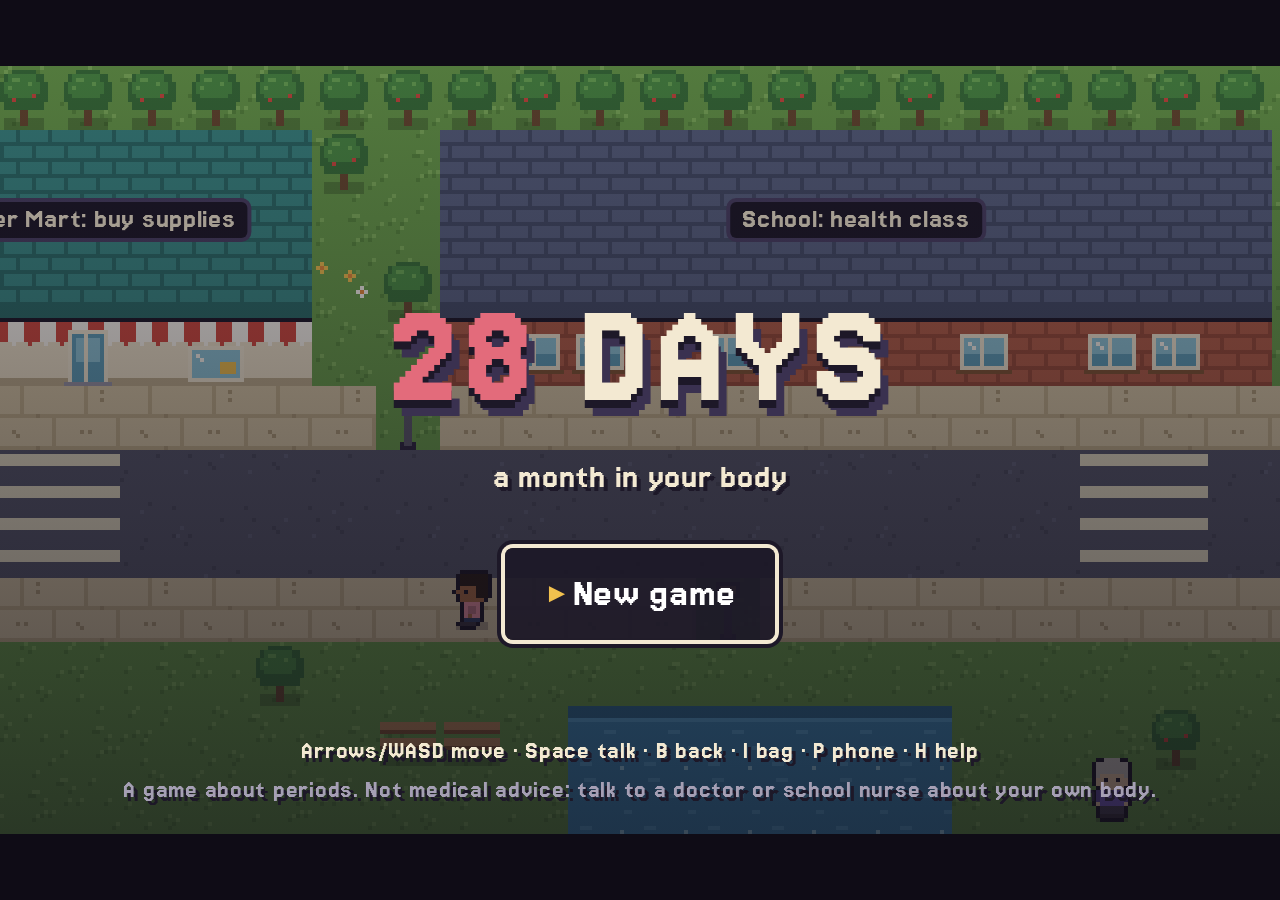
==== index.html @ 53a3ceb9 "28 Days: a pixel RPG about the menstrual cycle Co-Authored-By: Claude Fable 5.2 <noreply@anthropic.c" ====
<!DOCTYPE html>
<html lang="en">
<head>
  <meta charset="UTF-8" />
  <meta name="viewport" content="width=device-width, initial-scale=1.0" />
  <title>28 Days</title>
  <link rel="preconnect" href="https://fonts.googleapis.com" />
  <link rel="preconnect" href="https://fonts.gstatic.com" crossorigin />
  <link href="https://fonts.googleapis.com/css2?family=Jersey+15&display=swap" rel="stylesheet" />
  <link rel="stylesheet" href="style.css?v=18" />
</head>
<body>
  <div id="game">
    <canvas id="view" width="320" height="192"></canvas>
    <div id="ui">
      <div id="labels"></div>
      <div id="floats"></div>
      <div id="hud" class="hidden">
        <div id="stats" class="panel"></div>
        <div id="objective"></div>
        <div id="clock" class="panel"></div>
      </div>
      <div id="fact" class="panel hidden">
        <img class="ic" id="fact-icon" alt="" />
        <div class="fbody"><div class="fhead">DID YOU KNOW?</div><div id="fact-text"></div></div>
        <div class="fkey">F</div>
      </div>
      <div id="toasts"></div>
      <div id="banner"></div>
      <div id="dialog" class="hidden">
        <div class="portrait"><img id="dlg-portrait" alt="" /></div>
        <div class="box panel">
          <div id="dlg-name"></div>
          <div id="dlg-text"></div>
          <div id="dlg-next">▼</div>
        </div>
      </div>
      <div id="choices" class="panel hidden"></div>
      <div id="modal" class="hidden"></div>
      <div id="fade"></div>
      <div id="screen" class="hidden"></div>
    </div>
  </div>

  <!-- Plain scripts, no build step: double-click index.html to play. -->
  <script src="js/art.js?v=18"></script>
  <script src="js/world.js?v=18"></script>
  <script src="js/engine.js?v=18"></script>
  <script src="js/story.js?v=18"></script>
  <script src="js/demo.js?v=18"></script>
</body>
</html>
---- style.css ----
/* All sizes are in game pixels: calc(var(--u) * N). The game is 320x192, scaled up by --s. */
:root {
  --s: 3;
  --u: calc(var(--s) * 1px);
  --ink: #1d1828;
  --ink2: #2e2740;
  --cream: #f3e9d2;
  --dim: #a59fb4;
  --hl: #f2c14e;
  --good: #7cc47f;
  --bad: #ef6b5e;
}

* { box-sizing: border-box; }
html, body { margin: 0; height: 100%; background: #0f0c16; overflow: hidden; }
body { display: flex; align-items: center; justify-content: center; }

#game { position: relative; image-rendering: pixelated; }
#view { width: 100%; height: 100%; display: block; image-rendering: pixelated; image-rendering: crisp-edges; }
#ui {
  position: absolute; inset: 0; overflow: hidden;
  font-family: "Jersey 15", "Courier New", monospace;
  font-synthesis: none;
  letter-spacing: 0.02em;
  font-size: calc(var(--u) * 9.1);
  line-height: 1.25;
  color: var(--cream);
  user-select: none;
}
.hidden { display: none !important; }
img.ic { width: calc(var(--u) * 10); height: calc(var(--u) * 10); image-rendering: pixelated; vertical-align: middle; }
b { color: var(--hl); font-weight: 600; }
.dim { color: var(--dim); }
.good { color: var(--good); }
.bad { color: var(--bad); }

/* chunky RPG window: dark fill, cream inner line, dark outer line */
.panel {
  background: rgba(29, 24, 40, 0.94);
  border: var(--u) solid var(--cream);
  box-shadow: 0 0 0 var(--u) var(--ink), inset 0 0 0 var(--u) var(--ink2);
  border-radius: calc(var(--u) * 2);
}

/* ---------- HUD ---------- */
#hud { position: absolute; inset: 0; pointer-events: none; }
#stats {
  position: absolute; left: calc(var(--u) * 4); top: calc(var(--u) * 4);
  padding: calc(var(--u) * 2) calc(var(--u) * 3);
  font-size: calc(var(--u) * 7.2);
  width: calc(var(--u) * 62);
  background: rgba(29, 24, 40, 0.82);
}
.srow { display: flex; align-items: center; gap: calc(var(--u) * 3); height: calc(var(--u) * 9); }
#stats img.ic { width: calc(var(--u) * 8); height: calc(var(--u) * 8); }
.bar {
  flex: 1; height: calc(var(--u) * 4); background: var(--ink);
  box-shadow: 0 0 0 var(--u) #4a4064; position: relative; overflow: hidden;
}
.bar > span { position: absolute; left: 0; top: 0; bottom: 0; transition: width 0.4s; }
.bar > span::after { content: ""; position: absolute; left: 0; right: 0; top: 0; height: var(--u); background: rgba(255, 255, 255, 0.35); }
.srow.money { color: var(--hl); }
.srow.prot { border-top: var(--u) dashed #4a4064; margin-top: var(--u); padding-top: var(--u); height: calc(var(--u) * 13); }
.srow.warn { animation: blink 0.8s steps(2) infinite; }
.tag { font-size: calc(var(--u) * 7.2); color: var(--cream); letter-spacing: 0.02em; }
.tag.bad, .warn .tag { color: var(--bad); }
@keyframes blink { 50% { opacity: 0.45; } }

#clock {
  position: absolute; right: calc(var(--u) * 4); top: calc(var(--u) * 4);
  display: flex; align-items: center; gap: calc(var(--u) * 3);
  padding: calc(var(--u) * 2) calc(var(--u) * 4) calc(var(--u) * 2) calc(var(--u) * 2);
}
#clock svg { width: calc(var(--u) * 34); height: calc(var(--u) * 34); display: block; }
.ctext { display: flex; flex-direction: column; font-size: calc(var(--u) * 7.2); line-height: 1.2; }
.ctext b { color: var(--cream); font-size: calc(var(--u) * 9.8); font-weight: 700; }

#objective {
  position: absolute; left: 50%; top: calc(var(--u) * 4); transform: translateX(-50%);
  max-width: calc(var(--u) * 150); text-align: center;
  font-size: calc(var(--u) * 7.2);
  background: rgba(29, 24, 40, 0.85); padding: calc(var(--u) * 2) calc(var(--u) * 5);
  border-radius: calc(var(--u) * 2);
  box-shadow: 0 0 0 var(--u) var(--ink);
}
#objective .arrow { color: var(--hl); margin-right: calc(var(--u) * 2); }
#objective.flash { animation: goal 1.2s steps(6); }
@keyframes goal { 0%, 33%, 66% { box-shadow: 0 0 0 var(--u) var(--hl); color: var(--hl); } 17%, 50%, 100% { box-shadow: 0 0 0 var(--u) var(--ink); } }

/* ---------- labels over buildings ---------- */
#labels { position: absolute; inset: 0; pointer-events: none; }
.label {
  position: absolute; left: 0; top: 0; white-space: nowrap;
  font-size: calc(var(--u) * 7.2); color: var(--cream);
  background: var(--ink); padding: 0 calc(var(--u) * 3);
  border-radius: calc(var(--u) * 1.5);
  box-shadow: 0 0 0 var(--u) #4a4064;
}
#floats { position: absolute; left: 50%; top: 42%; pointer-events: none; }
.float {
  position: absolute; transform: translateX(-50%); white-space: nowrap;
  font-size: calc(var(--u) * 7.8); font-weight: 700;
  text-shadow: var(--u) var(--u) 0 var(--ink), calc(var(--u) * -1) 0 0 var(--ink), 0 calc(var(--u) * -1) 0 var(--ink);
  animation: rise 1.4s ease-out forwards;
}
.float.up { color: var(--good); }
.float.down { color: var(--bad); }
@keyframes rise { from { opacity: 1; margin-top: 0; } to { opacity: 0; margin-top: calc(var(--u) * -24); } }

/* ---------- toasts & banner ---------- */
#toasts {
  position: absolute; left: 50%; bottom: calc(var(--u) * 8); transform: translateX(-50%);
  display: flex; flex-direction: column; align-items: center; gap: calc(var(--u) * 2); pointer-events: none;
  z-index: 1;
}
.toast {
  background: var(--ink); color: var(--cream);
  font-size: calc(var(--u) * 7.2); padding: calc(var(--u) * 2) calc(var(--u) * 5);
  border-radius: calc(var(--u) * 2); box-shadow: 0 0 0 var(--u) #4a4064;
  display: flex; align-items: center; gap: calc(var(--u) * 3); white-space: nowrap;
  animation: tin 0.2s steps(3);
  transition: opacity 0.4s;
}
.toast.warn { box-shadow: 0 0 0 var(--u) var(--bad); }
.toast.out { opacity: 0; }
@keyframes tin { from { transform: translateY(calc(var(--u) * -6)); opacity: 0; } }

#banner {
  position: absolute; left: 50%; top: 34%; transform: translateX(-50%);
  font-size: calc(var(--u) * 14.3); font-weight: 700; letter-spacing: 0.06em; white-space: nowrap;
  color: var(--cream);
  text-shadow: var(--u) var(--u) 0 var(--ink), calc(var(--u) * 2) calc(var(--u) * 2) 0 rgba(0, 0, 0, 0.35);
  opacity: 0; transition: opacity 0.3s; pointer-events: none;
}
#banner.show { opacity: 1; }

/* ---------- dialogue ---------- */
#dialog {
  position: absolute; left: calc(var(--u) * 6); right: calc(var(--u) * 6); bottom: calc(var(--u) * 6);
  display: flex; align-items: flex-end; gap: calc(var(--u) * 4);
}
#dialog .portrait {
  width: calc(var(--u) * 46); height: calc(var(--u) * 46); flex: none;
  background: #3a3150; border: var(--u) solid var(--cream); box-shadow: 0 0 0 var(--u) var(--ink);
  border-radius: calc(var(--u) * 2); display: flex; align-items: flex-end; justify-content: center; overflow: hidden;
}
#dialog .portrait img { width: calc(var(--u) * 42); height: calc(var(--u) * 42); image-rendering: pixelated; }
#dialog .box { flex: 1; position: relative; min-height: calc(var(--u) * 46); padding: calc(var(--u) * 5) calc(var(--u) * 7); }
#dlg-name {
  position: absolute; top: calc(var(--u) * -8); left: calc(var(--u) * 6);
  background: var(--hl); color: var(--ink); font-weight: 700; font-size: calc(var(--u) * 7.8);
  padding: 0 calc(var(--u) * 4); border-radius: calc(var(--u) * 1.5); box-shadow: 0 0 0 var(--u) var(--ink);
}
#dlg-text { font-size: calc(var(--u) * 9.1); }
#dlg-next { position: absolute; right: calc(var(--u) * 5); bottom: calc(var(--u) * 2); color: var(--hl); font-size: calc(var(--u) * 6.5); animation: bob 0.6s steps(2) infinite; }
#dialog.narr .box { font-style: normal; background: rgba(46, 39, 64, 0.95); }
@keyframes bob { 50% { transform: translateY(var(--u)); } }

#choices {
  position: absolute; right: calc(var(--u) * 6); bottom: calc(var(--u) * 58);
  padding: calc(var(--u) * 3) calc(var(--u) * 5); max-width: calc(var(--u) * 200);
}
.opt, .row { cursor: pointer; padding: calc(var(--u) * 1) 0; display: flex; align-items: center; gap: calc(var(--u) * 2); }
.cur { color: var(--hl); visibility: hidden; width: calc(var(--u) * 5); flex: none; }
.sel .cur { visibility: visible; animation: nudge 0.5s steps(2) infinite; }
.sel { color: #fff; }
@keyframes nudge { 50% { transform: translateX(var(--u)); } }

/* ---------- menus & cards ---------- */
#modal { position: absolute; inset: 0; display: flex; align-items: center; justify-content: center; background: rgba(15, 12, 22, 0.45); }
.menu { width: calc(var(--u) * 260); padding: calc(var(--u) * 6) calc(var(--u) * 8); }
.mtitle { font-size: calc(var(--u) * 11.7); font-weight: 700; color: var(--hl); margin-bottom: calc(var(--u) * 2); }
.mtitle.small { font-size: calc(var(--u) * 9.1); margin-top: calc(var(--u) * 5); }
.msub { font-size: calc(var(--u) * 7.2); color: var(--dim); margin-bottom: calc(var(--u) * 4); }
.mbody { display: flex; gap: calc(var(--u) * 6); }
.mlist { flex: 1.2; font-size: calc(var(--u) * 8.5); max-height: calc(var(--u) * 110); overflow: auto; }
.row .lbl { flex: 1; }
.row .rt { color: var(--dim); font-size: calc(var(--u) * 7.2); }
.row.sel .rt { color: var(--cream); }
.row.dis { opacity: 0.45; }
.icgap { width: calc(var(--u) * 10); flex: none; }
.mdetail {
  flex: 1; font-size: calc(var(--u) * 7.2); line-height: 1.35; color: #d8d0e4;
  border-left: var(--u) dashed #4a4064; padding-left: calc(var(--u) * 6);
}
.mfoot { margin-top: calc(var(--u) * 5); font-size: calc(var(--u) * 7.2); border-top: var(--u) dashed #4a4064; padding-top: calc(var(--u) * 3); }

.card { width: calc(var(--u) * 220); padding: calc(var(--u) * 8) calc(var(--u) * 10); text-align: center; max-height: calc(var(--u) * 182); overflow: auto; }
.card .bigic { width: calc(var(--u) * 30); height: calc(var(--u) * 30); image-rendering: pixelated; margin-bottom: calc(var(--u) * 2); }
.cbody { font-size: calc(var(--u) * 7.8); line-height: 1.4; text-align: left; }
.cbody p { margin: calc(var(--u) * 3) 0; }
.cbtn { margin-top: calc(var(--u) * 5); color: var(--hl); cursor: pointer; font-size: calc(var(--u) * 8.5); animation: nudge 0.6s steps(2) infinite; text-align: center; }
table.keys, table.log { width: 100%; border-collapse: collapse; font-size: calc(var(--u) * 7.2); }
table.keys td, table.log td, table.log th { padding: calc(var(--u) * 1.5) calc(var(--u) * 2); border-bottom: var(--u) solid #3a3150; text-align: left; }
table.log th { color: var(--dim); font-weight: 400; }
table.keys td:first-child { color: var(--hl); }
ul.signs { margin: calc(var(--u) * 2) 0; padding-left: calc(var(--u) * 8); font-size: calc(var(--u) * 7.2); text-align: left; }
ul.signs li { margin: calc(var(--u) * 1.5) 0; }
.phone-wheel { display: flex; justify-content: center; }
.phone-wheel svg { width: calc(var(--u) * 54); height: calc(var(--u) * 54); }

/* ---------- full screens ---------- */
#fade { position: absolute; inset: 0; background: #0f0c16; opacity: 0; transition: opacity 0.25s; pointer-events: none; }
#fade.on { opacity: 1; }
#screen { position: absolute; inset: 0; z-index: 2; }
#fade { z-index: 3; }
#dialog, #choices { z-index: 5; }
#modal { z-index: 6; }

#screen.daycard, #screen.classcard {
  background: #0f0c16; display: flex; flex-direction: column; align-items: center; justify-content: center; text-align: center;
  animation: fadein 0.4s;
}
.dc-day { font-size: calc(var(--u) * 11.7); color: var(--dim); letter-spacing: 0.2em; }
.dc-title { font-size: calc(var(--u) * 26); font-weight: 700; color: var(--cream); margin: calc(var(--u) * 2) 0; text-shadow: calc(var(--u) * 2) calc(var(--u) * 2) 0 #3a3150; }
.classcard .dc-title { font-size: calc(var(--u) * 15.6); color: var(--hl); }
.dc-sub { font-size: calc(var(--u) * 9.1); }
.dc-line { font-size: calc(var(--u) * 9.1); max-width: calc(var(--u) * 220); color: #d8d0e4; }
.dc-hint { position: absolute; bottom: calc(var(--u) * 10); font-size: calc(var(--u) * 6.5); color: var(--dim); animation: blink 1s steps(2) infinite; }
@keyframes fadein { from { opacity: 0; } }

#screen.title {
  display: flex; flex-direction: column; align-items: center; justify-content: center;
  background: linear-gradient(rgba(15, 12, 22, 0.25), rgba(15, 12, 22, 0.7));
}
.logo {
  font-size: calc(var(--u) * 39); font-weight: 700; letter-spacing: 0.04em; color: var(--cream);
  text-shadow: 0 calc(var(--u) * 2) 0 var(--ink), calc(var(--u) * 2) calc(var(--u) * 4) 0 #3a3150;
}
.logo span { color: #e36b7b; }
.title .tag { font-size: calc(var(--u) * 9.1); color: var(--cream); margin-bottom: calc(var(--u) * 12); text-shadow: var(--u) var(--u) 0 var(--ink); }
.tmenu { background: rgba(29, 24, 40, 0.92); padding: calc(var(--u) * 4) calc(var(--u) * 10); border-radius: calc(var(--u) * 2); box-shadow: 0 0 0 var(--u) var(--cream), 0 0 0 calc(var(--u) * 2) var(--ink); font-size: calc(var(--u) * 10.4); }
.tfoot { position: absolute; bottom: calc(var(--u) * 6); text-align: center; font-size: calc(var(--u) * 6.5); line-height: 1.5; text-shadow: var(--u) var(--u) 0 var(--ink); }

#screen.dream {
  background: radial-gradient(circle at 50% 40%, #3b2a5e, #120d1f 70%);
  animation: fadein 0.6s;
}
.dream .stars { position: absolute; inset: 0; background-image: radial-gradient(#f3e9d2 1px, transparent 1px); background-size: calc(var(--u) * 23) calc(var(--u) * 19); opacity: 0.25; }
.dream-title { position: absolute; top: calc(var(--u) * 12); width: 100%; text-align: center; font-size: calc(var(--u) * 9.1); color: var(--dim); letter-spacing: 0.1em; }
.dream .blob { position: absolute; width: calc(var(--u) * 48); height: calc(var(--u) * 48); image-rendering: pixelated; top: calc(var(--u) * 50); animation: float 2.4s ease-in-out infinite; }
.dream .b0 { left: 30%; }
.dream .b1 { left: 58%; animation-delay: -1.2s; }
.dream .b2 { left: 44%; top: calc(var(--u) * 30); animation-delay: -0.6s; }
@keyframes float { 50% { transform: translateY(calc(var(--u) * -6)); } }

#screen.endscreen { background: #0f0c16; display: flex; align-items: center; justify-content: center; }
.endp { width: calc(var(--u) * 250); padding: calc(var(--u) * 8) calc(var(--u) * 12); font-size: calc(var(--u) * 7.8); max-height: calc(var(--u) * 184); overflow: auto; }
.endp .stars { font-size: calc(var(--u) * 20.8); color: #3a3150; letter-spacing: 0.2em; }
.endp .stars .on { color: var(--hl); }

/* ---------- "Did you know?" fact pop-up ---------- */
#fact {
  position: absolute; left: 50%; bottom: calc(var(--u) * 6); transform: translateX(-50%);
  width: calc(var(--u) * 236); padding: calc(var(--u) * 4) calc(var(--u) * 6);
  display: flex; align-items: flex-start; gap: calc(var(--u) * 5);
  border-color: var(--hl); background: rgba(29, 24, 40, 0.96);
  animation: factin 0.25s steps(4); z-index: 1;
}
#fact.hid { visibility: hidden; }
#fact img.ic { width: calc(var(--u) * 14); height: calc(var(--u) * 14); flex: none; margin-top: var(--u); }
.fbody { flex: 1; }
.fhead { color: var(--hl); font-weight: 700; font-size: calc(var(--u) * 7.2); letter-spacing: 0.12em; }
#fact-text { font-size: calc(var(--u) * 7.8); line-height: 1.3; }
.fkey {
  flex: none; align-self: flex-end; font-size: calc(var(--u) * 6.5); color: var(--ink); background: var(--cream);
  padding: 0 calc(var(--u) * 2.5); border-radius: calc(var(--u) * 1.5); box-shadow: 0 var(--u) 0 #8d86a0;
}
#fact:not(.hidden) ~ #toasts { bottom: calc(var(--u) * 50); }
@keyframes factin { from { transform: translateX(-50%) translateY(calc(var(--u) * 10)); opacity: 0; } }

/* ---------- health class: lesson slides and quiz paper ---------- */
.card.lesson { width: calc(var(--u) * 250); text-align: left; }
.card.lesson .bigic { width: calc(var(--u) * 18); height: calc(var(--u) * 18); float: right; }
.menu.wide .mlist { flex: 0.9; }
.menu.wide .mdetail { flex: 1.3; font-size: calc(var(--u) * 7.8); }
.paper {
  background: #f6efdc; color: #2a2438; border-color: #2a2438;
  box-shadow: 0 0 0 var(--u) var(--ink), calc(var(--u) * 3) calc(var(--u) * 3) 0 rgba(0, 0, 0, 0.35);
  background-image: repeating-linear-gradient(transparent 0 calc(var(--u) * 11), #d9cfb5 calc(var(--u) * 11) calc(var(--u) * 11.6));
  border-radius: 0;
}
.paper .mtitle { color: #b23a48; font-size: calc(var(--u) * 8.5); letter-spacing: 0.08em; }
.paper .msub { color: #2a2438; font-size: calc(var(--u) * 9.8); font-weight: 600; margin: calc(var(--u) * 3) 0 calc(var(--u) * 5); line-height: 1.3; }
.paper .mlist { font-size: calc(var(--u) * 8.5); max-height: none; }
.paper .row { padding: calc(var(--u) * 2) 0; }
.paper .sel { color: #b23a48; }
.paper .cur { color: #b23a48; }
.paper b { color: #b23a48; }
.paper .icgap { display: none; }
.paper .cbtn { color: #b23a48; }
.card.paper.right .mtitle { color: #2f8a4e; font-size: calc(var(--u) * 13); }
.card.paper.wrong .mtitle { font-size: calc(var(--u) * 13); }
.paper .grade { font-size: calc(var(--u) * 31.2); font-weight: 700; color: #b23a48; text-align: center; margin: 0; transform: rotate(-6deg); }
.diagram { display: flex; align-items: center; gap: calc(var(--u) * 8); margin: calc(var(--u) * 2) 0; }
.diagram svg { width: calc(var(--u) * 58); height: calc(var(--u) * 58); flex: none; font-family: inherit; font-weight: 700; }
.legend { font-size: calc(var(--u) * 7.8); line-height: 1.7; }
.legend i { display: inline-block; width: calc(var(--u) * 6); height: calc(var(--u) * 6); margin-right: calc(var(--u) * 3); vertical-align: middle; box-shadow: 0 0 0 var(--u) var(--ink); }
.legend b { color: var(--cream); margin-right: calc(var(--u) * 2); }

.src { display: block; margin-top: calc(var(--u) * 1.5); font-size: calc(var(--u) * 6.2); color: var(--dim); letter-spacing: 0.04em; }

/* ---------- always-visible Back button and key hints in menus ---------- */
.menu, .card { position: relative; }
.mback {
  position: absolute; right: calc(var(--u) * 6); top: calc(var(--u) * 5); cursor: pointer;
  font-size: calc(var(--u) * 7.5); color: var(--cream);
  background: #3a3150; padding: calc(var(--u) * 1) calc(var(--u) * 4); border-radius: calc(var(--u) * 2);
  box-shadow: 0 0 0 var(--u) var(--cream);
}
.mback:hover { background: #4d4268; }
kbd {
  font: inherit; color: var(--ink); background: var(--hl); padding: 0 calc(var(--u) * 2.5); margin-right: calc(var(--u) * 2);
  border-radius: calc(var(--u) * 1.5); box-shadow: 0 var(--u) 0 #a8842f;
}
.mhint { margin-top: calc(var(--u) * 4); font-size: calc(var(--u) * 6.5); color: var(--dim); text-align: center; }
.mhint kbd { background: var(--cream); box-shadow: 0 var(--u) 0 #8d86a0; margin-left: calc(var(--u) * 3); }
.paper .mback { background: #2a2438; }
.paper .mhint { color: #6b6478; }

/* ---------- "Did you know?" as a full-screen card ---------- */
#modal:has(.factcard) { background: rgba(15, 12, 22, 0.88); }
.card.factcard { width: calc(var(--u) * 270); padding: calc(var(--u) * 7) calc(var(--u) * 16); border-color: var(--hl); max-height: calc(var(--u) * 186); }
.card.factcard .bigic { width: calc(var(--u) * 26); height: calc(var(--u) * 26); margin-bottom: 0; }
.card.factcard .mtitle { font-size: calc(var(--u) * 15); letter-spacing: 0.08em; }
.facttext { font-size: calc(var(--u) * 10); line-height: 1.25; text-align: center; margin: calc(var(--u) * 3) 0 !important; }
.card.factcard .src, .card.factcard .dim { text-align: center; }
.card.factcard .cbtn { font-size: calc(var(--u) * 10); }
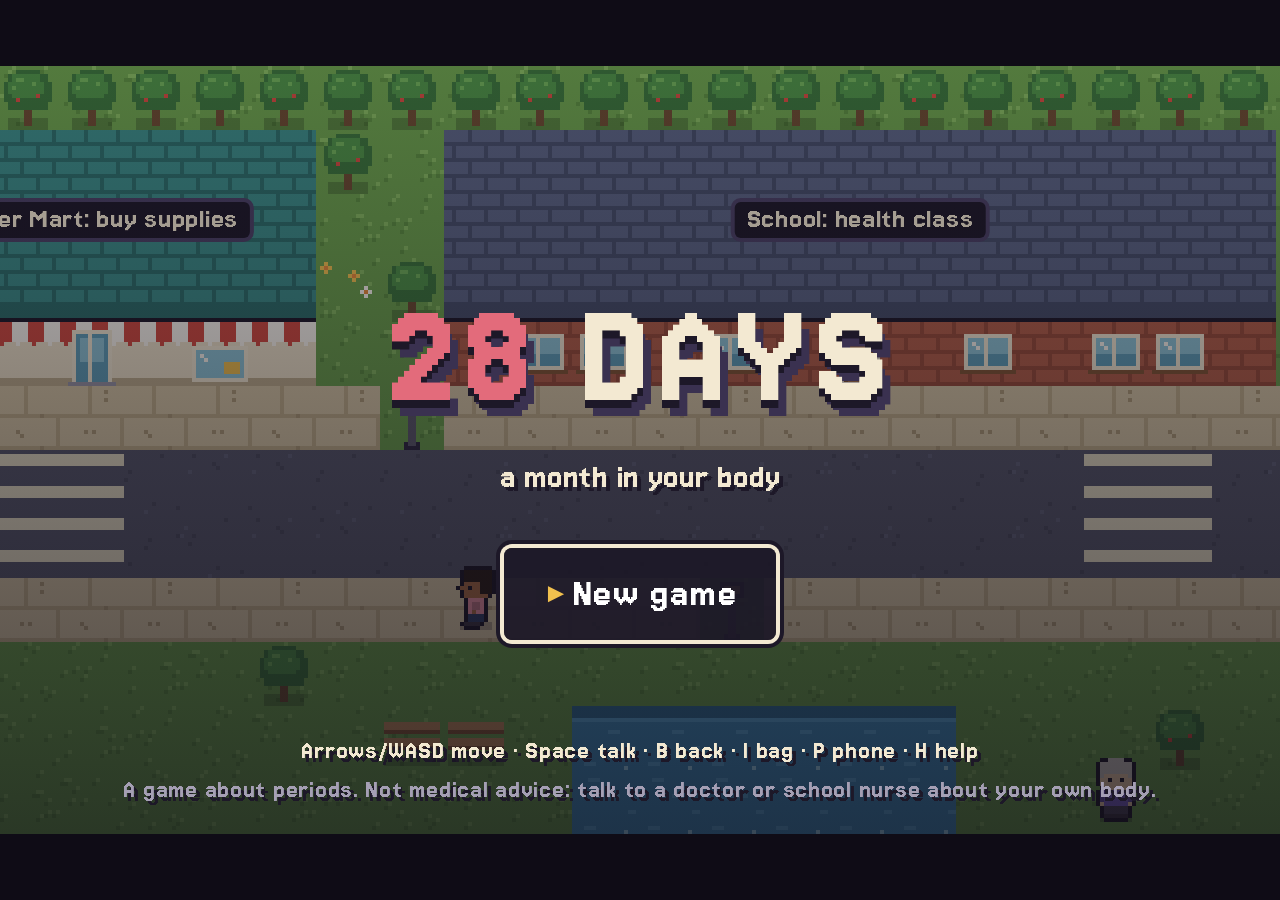
==== commit 8fe6ed09: "Bundle the font and add an off-by-default visit counter The Jersey 15 font now ships in fonts/, so n" ====
--- a/index.html
+++ b/index.html
@@ -4,10 +4,8 @@
   <meta charset="UTF-8" />
   <meta name="viewport" content="width=device-width, initial-scale=1.0" />
   <title>28 Days</title>
-  <link rel="preconnect" href="https://fonts.googleapis.com" />
-  <link rel="preconnect" href="https://fonts.gstatic.com" crossorigin />
-  <link href="https://fonts.googleapis.com/css2?family=Jersey+15&display=swap" rel="stylesheet" />
-  <link rel="stylesheet" href="style.css?v=18" />
+  <link rel="preload" href="fonts/Jersey15.woff2" as="font" type="font/woff2" crossorigin />
+  <link rel="stylesheet" href="style.css?v=20" />
 </head>
 <body>
   <div id="game">
@@ -43,10 +41,11 @@
   </div>
 
   <!-- Plain scripts, no build step: double-click index.html to play. -->
-  <script src="js/art.js?v=18"></script>
-  <script src="js/world.js?v=18"></script>
-  <script src="js/engine.js?v=18"></script>
-  <script src="js/story.js?v=18"></script>
-  <script src="js/demo.js?v=18"></script>
+  <script src="js/count.js"></script>
+  <script src="js/art.js?v=20"></script>
+  <script src="js/world.js?v=20"></script>
+  <script src="js/engine.js?v=20"></script>
+  <script src="js/story.js?v=20"></script>
+  <script src="js/demo.js?v=20"></script>
 </body>
 </html>
--- a/style.css
+++ b/style.css
@@ -1,3 +1,10 @@
+/* The font ships with the game (fonts/Jersey15.woff2), so nothing is loaded from other websites. */
+@font-face {
+  font-family: "Jersey 15";
+  src: url("fonts/Jersey15.woff2") format("woff2");
+  font-weight: 400; font-style: normal; font-display: block;
+}
+
 /* All sizes are in game pixels: calc(var(--u) * N). The game is 320x192, scaled up by --s. */
 :root {
   --s: 3;
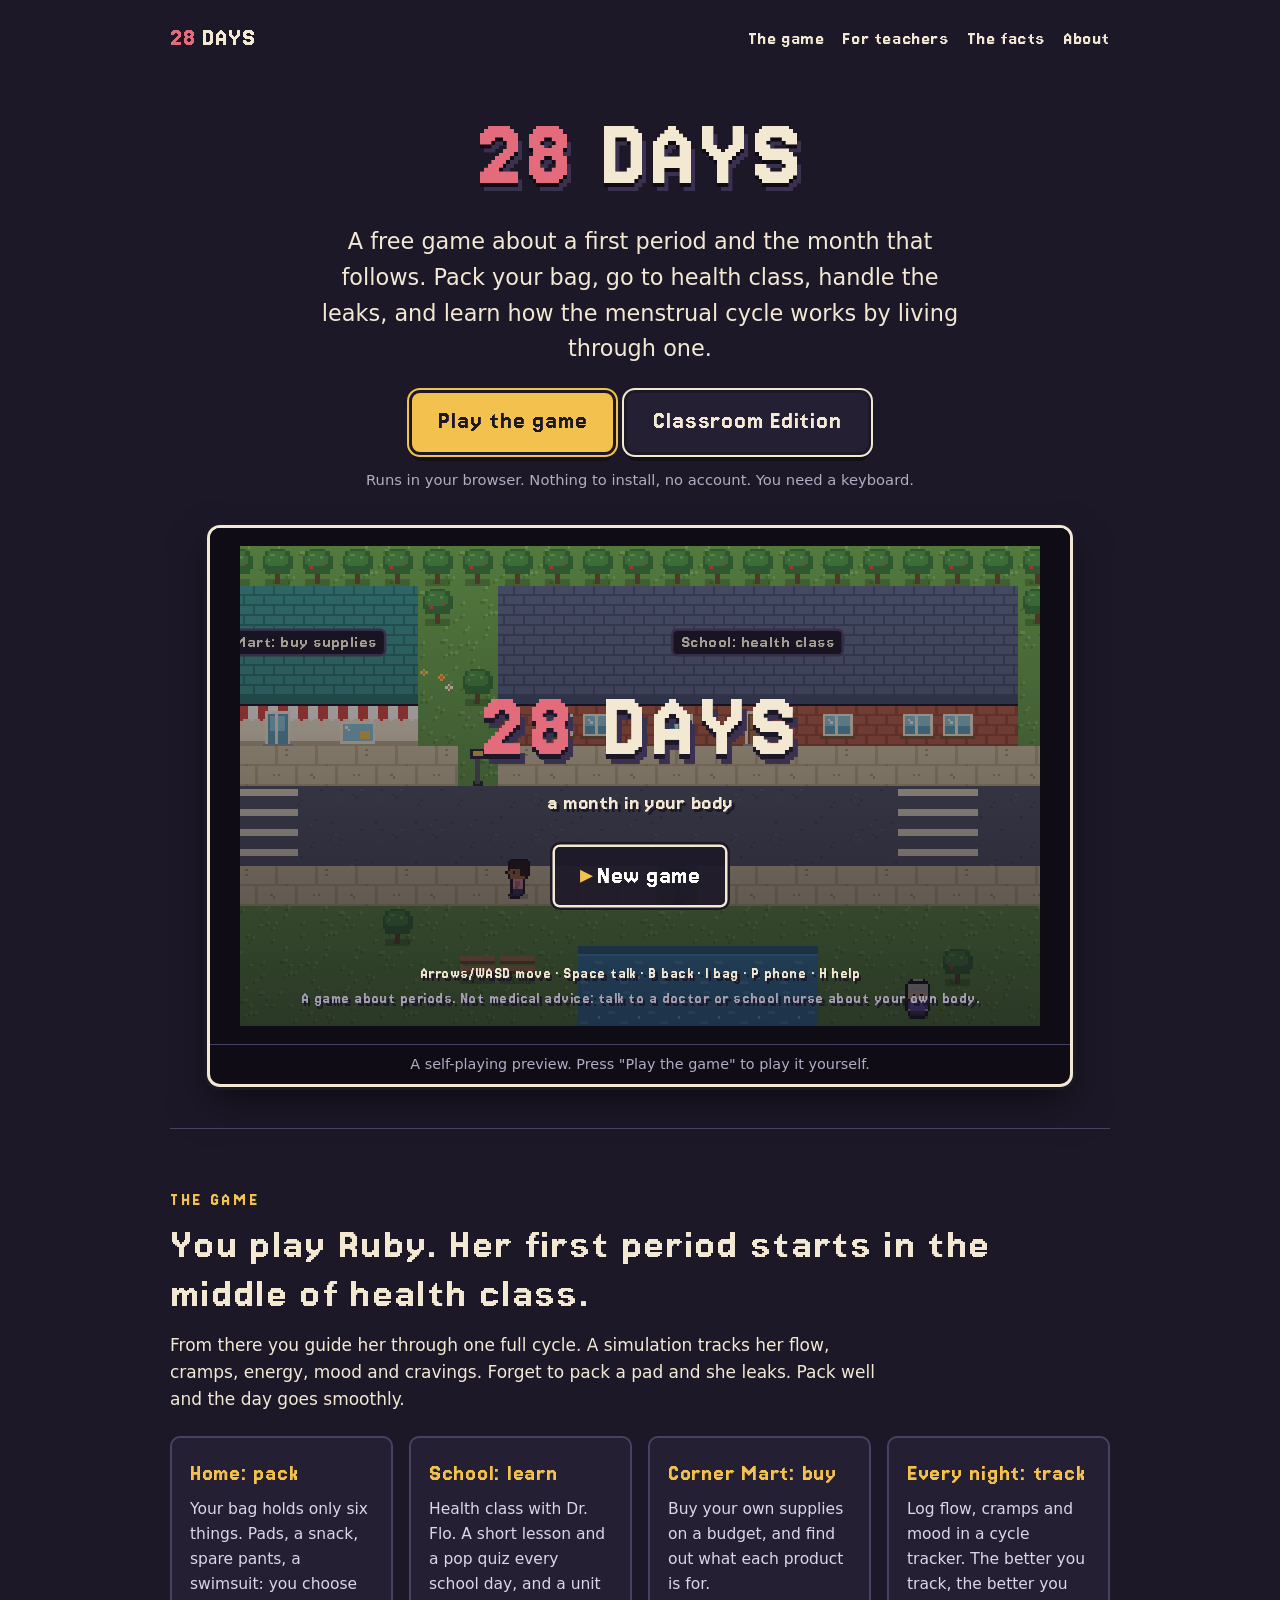
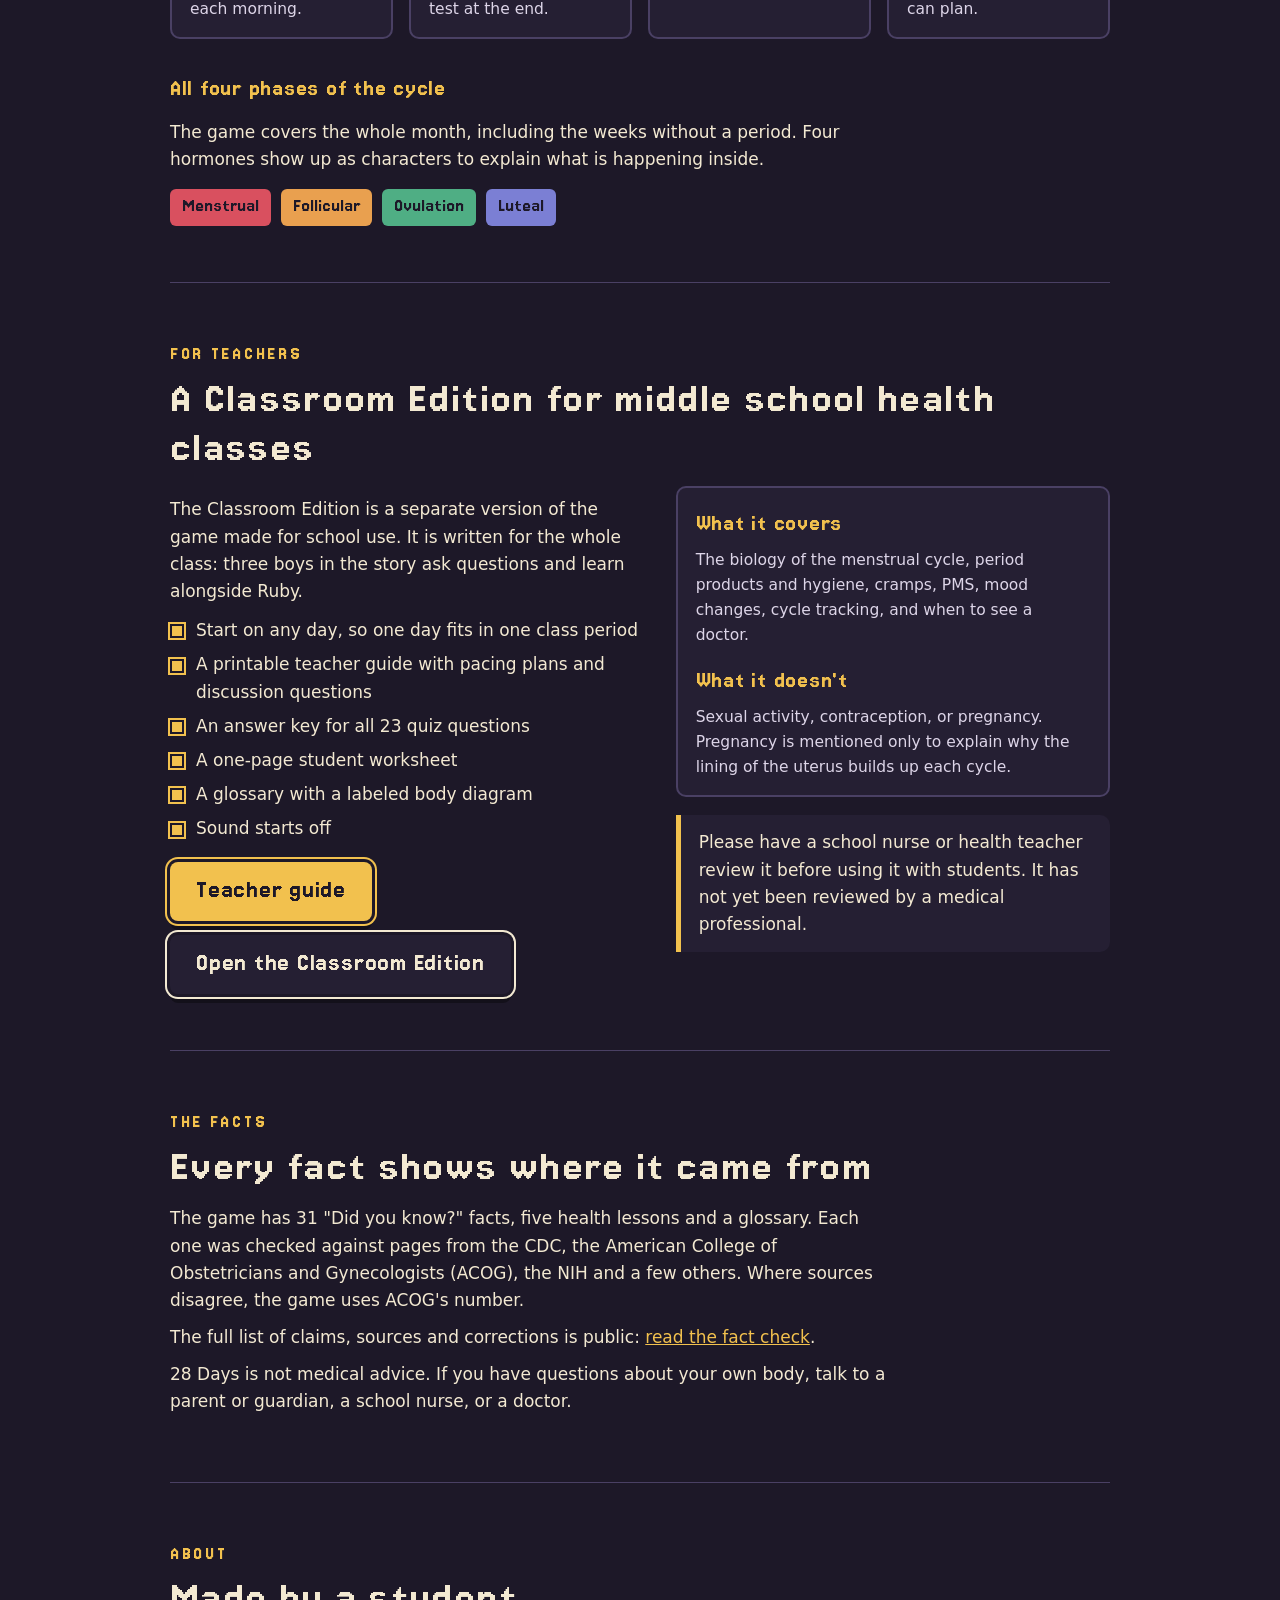
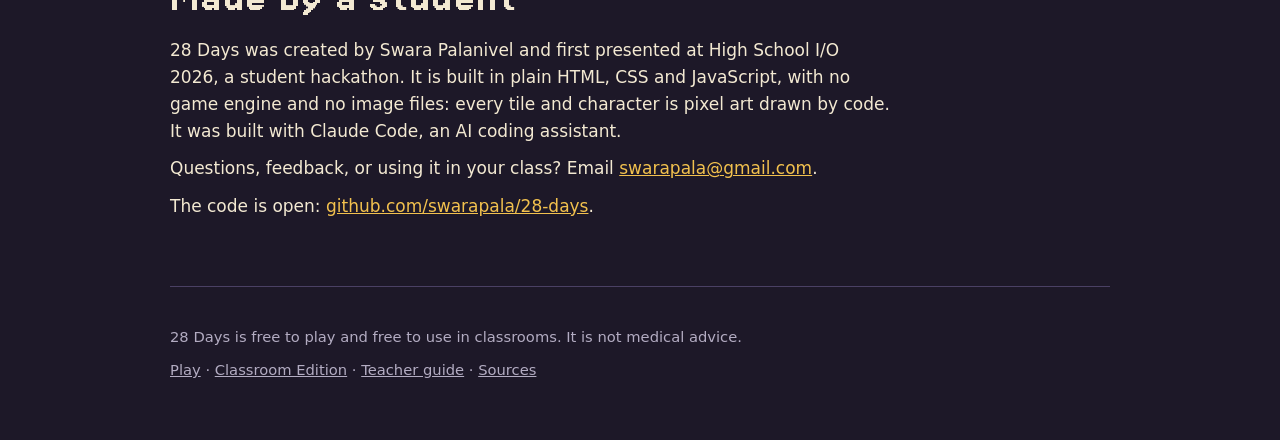
==== commit c5f512bc: "Add a home page; move the game to /play/ The site root is now a landing page with a live preview, a " ====
--- a/index.html
+++ b/index.html
@@ -3,49 +3,159 @@
 <head>
   <meta charset="UTF-8" />
   <meta name="viewport" content="width=device-width, initial-scale=1.0" />
-  <title>28 Days</title>
-  <link rel="preload" href="fonts/Jersey15.woff2" as="font" type="font/woff2" crossorigin />
-  <link rel="stylesheet" href="style.css?v=20" />
+  <title>28 Days: a game about the menstrual cycle</title>
+  <meta name="description" content="28 Days is a free pixel-art game where you play through a first period and the month after it. Includes a Classroom Edition with a teacher guide." />
+  <link rel="preload" href="play/fonts/Jersey15.woff2" as="font" type="font/woff2" crossorigin />
+  <style>
+    @font-face { font-family: "Jersey 15"; src: url("play/fonts/Jersey15.woff2") format("woff2"); font-display: swap; }
+    :root { --ink: #1d1828; --ink2: #2e2740; --panel: #251f33; --cream: #f3e9d2; --dim: #b3acc2; --hl: #f2c14e; --rose: #e36b7b; --line: #4a4064; }
+    * { box-sizing: border-box; }
+    html { scroll-behavior: smooth; }
+    body { margin: 0; background: var(--ink); color: var(--cream); font: 17px/1.6 system-ui, -apple-system, "Segoe UI", Roboto, sans-serif; }
+    a { color: var(--hl); }
+    .wrap { max-width: 980px; margin: 0 auto; padding: 0 20px; }
+    h1, h2, h3, .btn, .kicker, nav a { font-family: "Jersey 15", "Courier New", monospace; font-weight: 400; letter-spacing: 0.03em; }
+
+    nav { display: flex; align-items: center; justify-content: space-between; gap: 16px; padding: 16px 0; flex-wrap: wrap; }
+    nav .brand { font-family: "Jersey 15", monospace; font-size: 1.7rem; color: var(--cream); text-decoration: none; }
+    nav .brand span, h1 span { color: var(--rose); }
+    nav .links { display: flex; gap: 18px; flex-wrap: wrap; }
+    nav .links a { color: var(--cream); text-decoration: none; font-size: 1.25rem; }
+    nav .links a:hover { color: var(--hl); }
+
+    header { padding: 28px 0 44px; text-align: center; }
+    h1 { font-size: clamp(3.2rem, 11vw, 6.4rem); line-height: 1; margin: 0; text-shadow: 0 4px 0 #0f0c16, 4px 8px 0 #3a3150; }
+    .tagline { font-size: clamp(1.1rem, 2.6vw, 1.4rem); max-width: 640px; margin: 18px auto 26px; color: var(--cream); }
+    .buttons { display: flex; gap: 14px; justify-content: center; flex-wrap: wrap; }
+    .btn { display: inline-block; font-size: 1.6rem; padding: 8px 26px 10px; border-radius: 8px; text-decoration: none; color: var(--ink); background: var(--hl); box-shadow: 0 0 0 3px var(--ink), 0 0 0 5px var(--hl), 0 9px 0 rgba(0,0,0,.35); }
+    .btn:hover { filter: brightness(1.08); transform: translateY(-1px); }
+    .btn.alt { background: var(--panel); color: var(--cream); box-shadow: 0 0 0 3px var(--ink), 0 0 0 5px var(--cream), 0 9px 0 rgba(0,0,0,.35); }
+    .note { color: var(--dim); font-size: 0.92rem; margin-top: 16px; }
+
+    .preview { margin: 36px auto 0; max-width: 860px; border-radius: 10px; overflow: hidden; background: #0f0c16; box-shadow: 0 0 0 3px var(--cream), 0 0 0 6px var(--ink), 0 18px 40px rgba(0,0,0,.5); }
+    .preview .frame { position: relative; aspect-ratio: 5 / 3; }
+    .preview iframe { position: absolute; inset: 0; width: 100%; height: 100%; border: 0; pointer-events: none; }
+    .preview .cap { font-size: 0.9rem; color: var(--dim); padding: 8px 12px; text-align: center; border-top: 1px solid var(--line); }
+
+    section { padding: 56px 0; border-top: 1px solid var(--line); }
+    .kicker { color: var(--hl); font-size: 1.2rem; letter-spacing: 0.14em; margin: 0 0 4px; }
+    h2 { font-size: clamp(2rem, 5vw, 2.8rem); line-height: 1.1; margin: 0 0 14px; }
+    h3 { font-size: 1.55rem; margin: 0 0 4px; color: var(--hl); }
+    p { margin: 10px 0; }
+    .lead { max-width: 720px; }
+    .grid { display: grid; grid-template-columns: repeat(auto-fit, minmax(210px, 1fr)); gap: 16px; margin-top: 22px; }
+    .card { background: var(--panel); border: 2px solid var(--line); border-radius: 10px; padding: 16px 18px; }
+    .card p { margin: 4px 0 0; color: #ddd5e8; font-size: 0.97rem; }
+    .two { display: grid; grid-template-columns: 1.1fr 1fr; gap: 28px; align-items: start; }
+    @media (max-width: 760px) { .two { grid-template-columns: 1fr; } }
+    ul.check { list-style: none; padding: 0; margin: 12px 0; }
+    ul.check li { padding-left: 26px; position: relative; margin: 7px 0; }
+    ul.check li::before { content: ""; position: absolute; left: 2px; top: 0.55em; width: 10px; height: 10px; background: var(--hl); box-shadow: 0 0 0 2px var(--ink), 0 0 0 4px var(--hl); }
+    .phases { display: flex; flex-wrap: wrap; gap: 10px; margin-top: 16px; }
+    .phases span { font-family: "Jersey 15", monospace; font-size: 1.2rem; padding: 2px 12px 4px; border-radius: 6px; color: #1d1828; }
+    .box { background: var(--panel); border-left: 5px solid var(--hl); padding: 14px 18px; border-radius: 0 10px 10px 0; margin-top: 18px; }
+    footer { border-top: 1px solid var(--line); padding: 28px 0 48px; color: var(--dim); font-size: 0.92rem; }
+    footer a { color: var(--dim); }
+  </style>
 </head>
 <body>
-  <div id="game">
-    <canvas id="view" width="320" height="192"></canvas>
-    <div id="ui">
-      <div id="labels"></div>
-      <div id="floats"></div>
-      <div id="hud" class="hidden">
-        <div id="stats" class="panel"></div>
-        <div id="objective"></div>
-        <div id="clock" class="panel"></div>
+  <div class="wrap">
+    <nav>
+      <a class="brand" href="#top"><span>28</span> DAYS</a>
+      <div class="links">
+        <a href="#game">The game</a><a href="#teachers">For teachers</a><a href="#facts">The facts</a><a href="#about">About</a>
       </div>
-      <div id="fact" class="panel hidden">
-        <img class="ic" id="fact-icon" alt="" />
-        <div class="fbody"><div class="fhead">DID YOU KNOW?</div><div id="fact-text"></div></div>
-        <div class="fkey">F</div>
+    </nav>
+
+    <header id="top">
+      <h1><span>28</span> DAYS</h1>
+      <p class="tagline">A free game about a first period and the month that follows. Pack your bag, go to health class, handle the leaks, and learn how the menstrual cycle works by living through one.</p>
+      <div class="buttons">
+        <a class="btn" href="play/">Play the game</a>
+        <a class="btn alt" href="school/">Classroom Edition</a>
       </div>
-      <div id="toasts"></div>
-      <div id="banner"></div>
-      <div id="dialog" class="hidden">
-        <div class="portrait"><img id="dlg-portrait" alt="" /></div>
-        <div class="box panel">
-          <div id="dlg-name"></div>
-          <div id="dlg-text"></div>
-          <div id="dlg-next">▼</div>
+      <p class="note">Runs in your browser. Nothing to install, no account. You need a keyboard.</p>
+
+      <div class="preview">
+        <div class="frame"><iframe id="demo" title="A self-playing preview of the game" loading="lazy" src="play/index.html?demo&auto"></iframe></div>
+        <div class="cap">A self-playing preview. Press "Play the game" to play it yourself.</div>
+      </div>
+    </header>
+
+    <section id="game">
+      <p class="kicker">THE GAME</p>
+      <h2>You play Ruby. Her first period starts in the middle of health class.</h2>
+      <p class="lead">From there you guide her through one full cycle. A simulation tracks her flow, cramps, energy, mood and cravings. Forget to pack a pad and she leaks. Pack well and the day goes smoothly.</p>
+      <div class="grid">
+        <div class="card"><h3>Home: pack</h3><p>Your bag holds only six things. Pads, a snack, spare pants, a swimsuit: you choose each morning.</p></div>
+        <div class="card"><h3>School: learn</h3><p>Health class with Dr. Flo. A short lesson and a pop quiz every school day, and a unit test at the end.</p></div>
+        <div class="card"><h3>Corner Mart: buy</h3><p>Buy your own supplies on a budget, and find out what each product is for.</p></div>
+        <div class="card"><h3>Every night: track</h3><p>Log flow, cramps and mood in a cycle tracker. The better you track, the better you can plan.</p></div>
+      </div>
+      <h3 style="margin-top:30px">All four phases of the cycle</h3>
+      <p class="lead">The game covers the whole month, including the weeks without a period. Four hormones show up as characters to explain what is happening inside.</p>
+      <div class="phases">
+        <span style="background:#d9505f">Menstrual</span><span style="background:#e9a04f">Follicular</span><span style="background:#4fae84">Ovulation</span><span style="background:#7b7fd4">Luteal</span>
+      </div>
+    </section>
+
+    <section id="teachers">
+      <p class="kicker">FOR TEACHERS</p>
+      <h2>A Classroom Edition for middle school health classes</h2>
+      <div class="two">
+        <div>
+          <p>The Classroom Edition is a separate version of the game made for school use. It is written for the whole class: three boys in the story ask questions and learn alongside Ruby.</p>
+          <ul class="check">
+            <li>Start on any day, so one day fits in one class period</li>
+            <li>A printable teacher guide with pacing plans and discussion questions</li>
+            <li>An answer key for all 23 quiz questions</li>
+            <li>A one-page student worksheet</li>
+            <li>A glossary with a labeled body diagram</li>
+            <li>Sound starts off</li>
+          </ul>
+          <div class="buttons" style="justify-content:flex-start;margin-top:20px">
+            <a class="btn" href="school/teacher-guide.html">Teacher guide</a>
+            <a class="btn alt" href="school/">Open the Classroom Edition</a>
+          </div>
+        </div>
+        <div>
+          <div class="card">
+            <h3>What it covers</h3>
+            <p>The biology of the menstrual cycle, period products and hygiene, cramps, PMS, mood changes, cycle tracking, and when to see a doctor.</p>
+            <h3 style="margin-top:14px">What it doesn't</h3>
+            <p>Sexual activity, contraception, or pregnancy. Pregnancy is mentioned only to explain why the lining of the uterus builds up each cycle.</p>
+          </div>
+          <div class="box">Please have a school nurse or health teacher review it before using it with students. It has not yet been reviewed by a medical professional.</div>
         </div>
       </div>
-      <div id="choices" class="panel hidden"></div>
-      <div id="modal" class="hidden"></div>
-      <div id="fade"></div>
-      <div id="screen" class="hidden"></div>
-    </div>
+    </section>
+
+    <section id="facts">
+      <p class="kicker">THE FACTS</p>
+      <h2>Every fact shows where it came from</h2>
+      <p class="lead">The game has 31 "Did you know?" facts, five health lessons and a glossary. Each one was checked against pages from the CDC, the American College of Obstetricians and Gynecologists (ACOG), the NIH and a few others. Where sources disagree, the game uses ACOG's number.</p>
+      <p class="lead">The full list of claims, sources and corrections is public: <a href="https://github.com/swarapala/28-days/blob/main/SOURCES.md">read the fact check</a>.</p>
+      <p class="lead">28 Days is not medical advice. If you have questions about your own body, talk to a parent or guardian, a school nurse, or a doctor.</p>
+    </section>
+
+    <section id="about">
+      <p class="kicker">ABOUT</p>
+      <h2>Made by a student</h2>
+      <p class="lead">28 Days was created by Swara Palanivel and first presented at High School I/O 2026, a student hackathon. It is built in plain HTML, CSS and JavaScript, with no game engine and no image files: every tile and character is pixel art drawn by code. It was built with Claude Code, an AI coding assistant.</p>
+      <p class="lead">Questions, feedback, or using it in your class? Email <a href="mailto:swarapala@gmail.com">swarapala@gmail.com</a>.</p>
+      <p class="lead">The code is open: <a href="https://github.com/swarapala/28-days">github.com/swarapala/28-days</a>.</p>
+    </section>
+
+    <footer>
+      <p>28 Days is free to play and free to use in classrooms. It is not medical advice.</p>
+      <p><a href="play/">Play</a> · <a href="school/">Classroom Edition</a> · <a href="school/teacher-guide.html">Teacher guide</a> · <a href="https://github.com/swarapala/28-days/blob/main/SOURCES.md">Sources</a></p>
+    </footer>
   </div>
 
-  <!-- Plain scripts, no build step: double-click index.html to play. -->
-  <script src="js/count.js"></script>
-  <script src="js/art.js?v=20"></script>
-  <script src="js/world.js?v=20"></script>
-  <script src="js/engine.js?v=20"></script>
-  <script src="js/story.js?v=20"></script>
-  <script src="js/demo.js?v=20"></script>
+  <script src="play/js/count.js"></script>
+  <script>
+    // The preview is the game's own self-playing tour. Restart it when it finishes (about 2 min 45 s).
+    setInterval(function () { var f = document.getElementById("demo"); if (f) f.src = f.src; }, 172000);
+  </script>
 </body>
 </html>
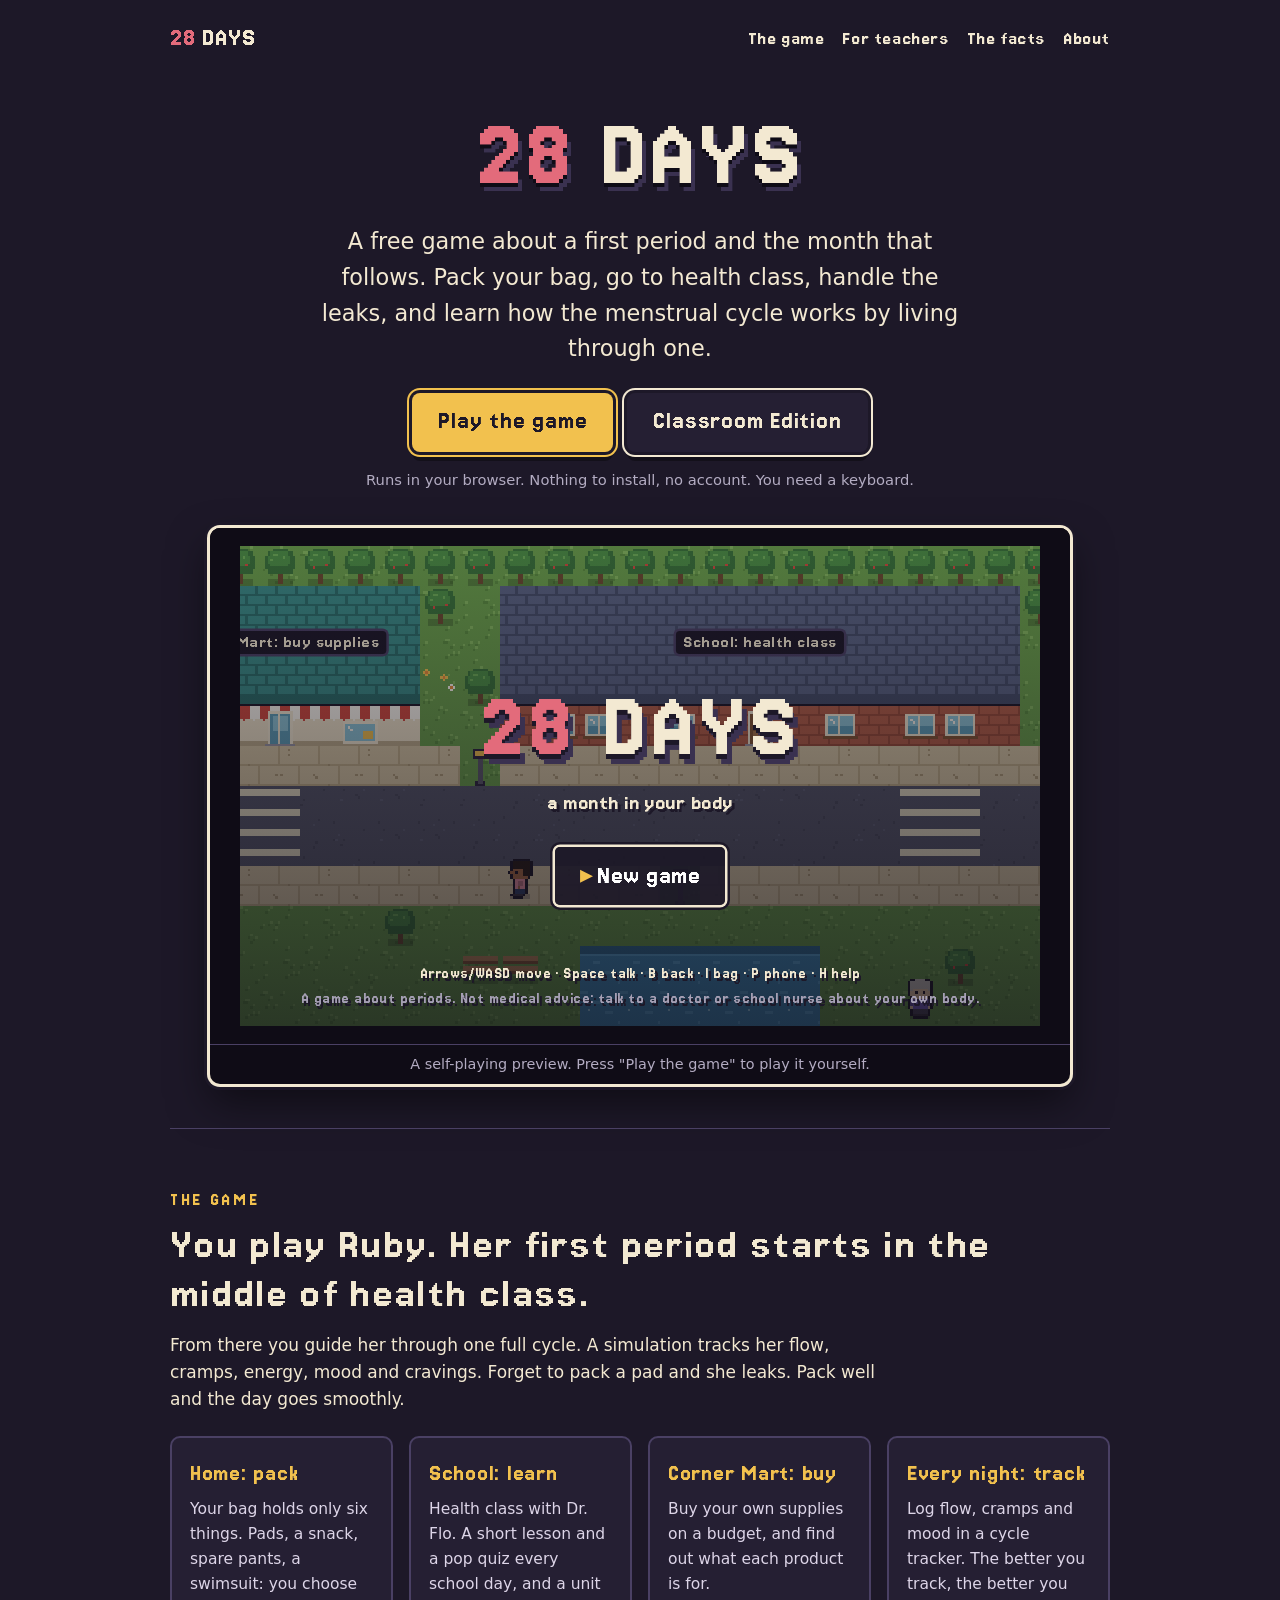
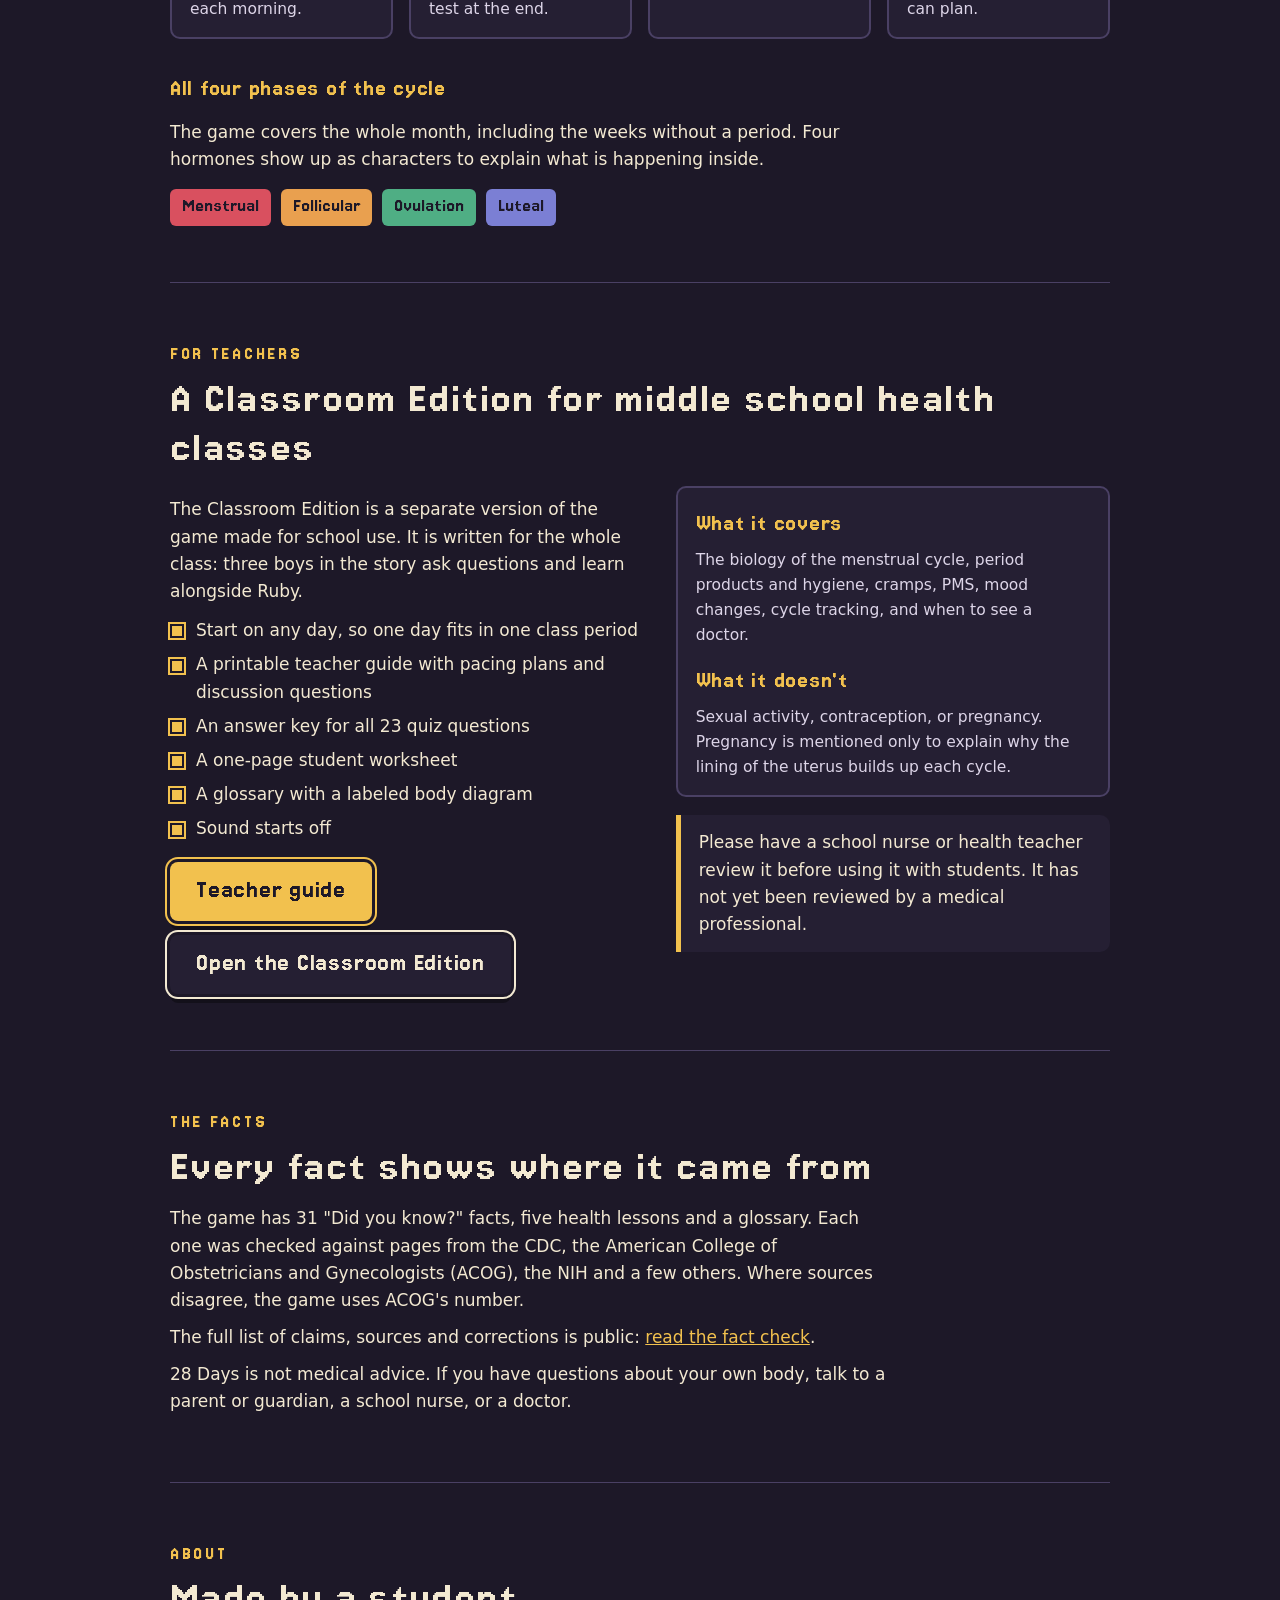
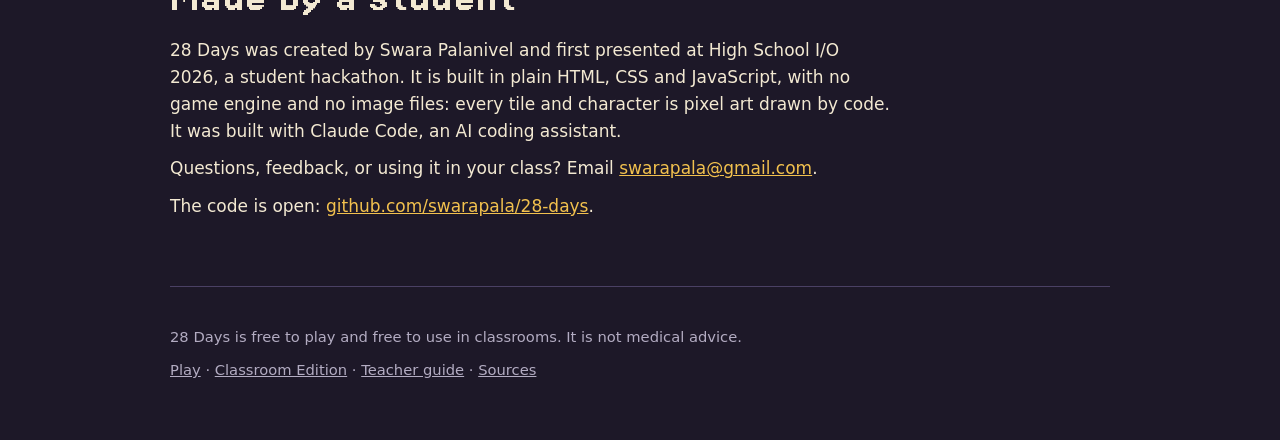
==== commit 76a6014c: "Turn on anonymous visit counting (GoatCounter) Co-Authored-By: Claude Fable 5.2 <noreply@anthropic.c" ====
--- a/index.html
+++ b/index.html
@@ -152,7 +152,7 @@
     </footer>
   </div>
 
-  <script src="play/js/count.js"></script>
+  <script src="play/js/count.js?v=2"></script>
   <script>
     // The preview is the game's own self-playing tour. Restart it when it finishes (about 2 min 45 s).
     setInterval(function () { var f = document.getElementById("demo"); if (f) f.src = f.src; }, 172000);
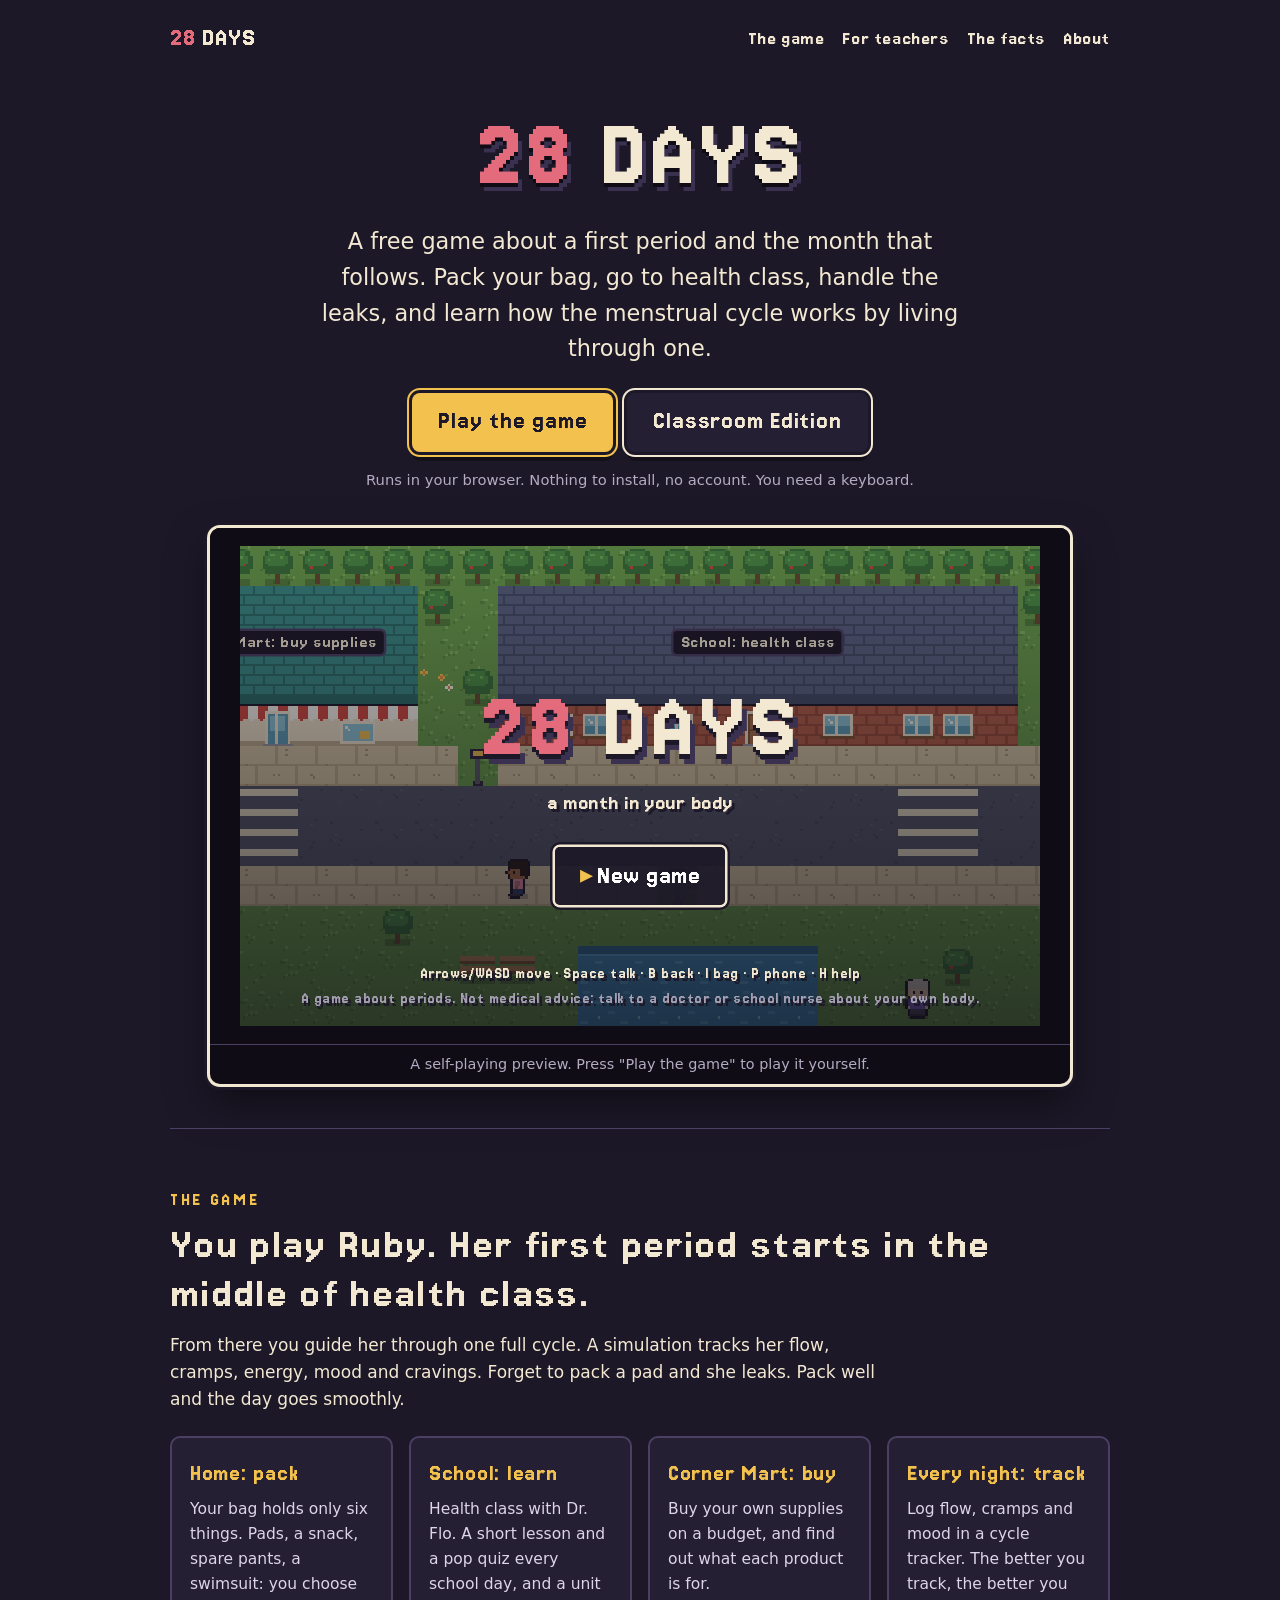
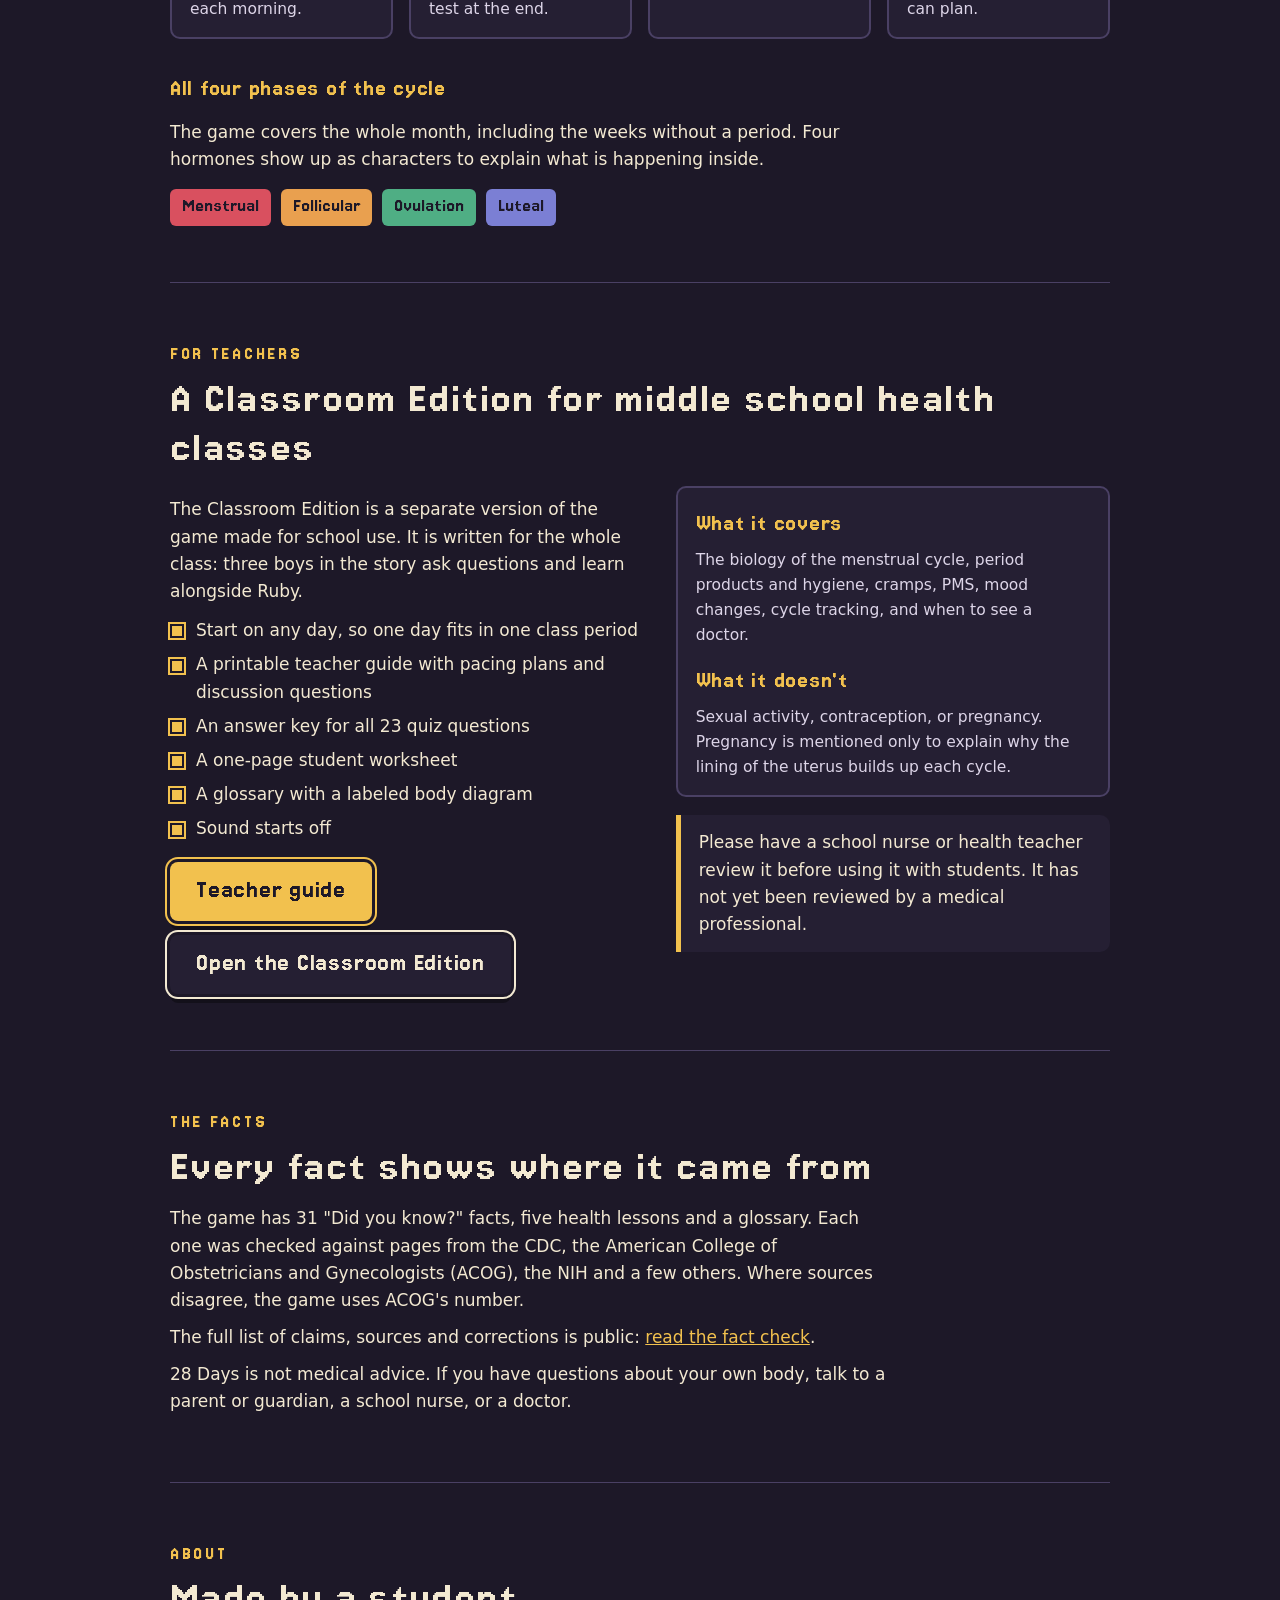
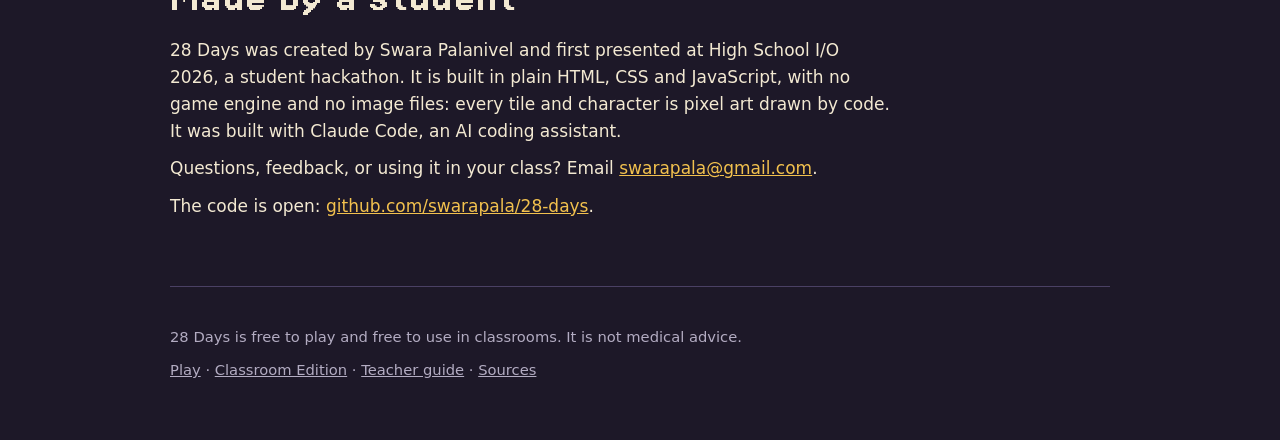
==== commit 6a32bce5: "Classroom Edition moved to its own site; forward the old links Co-Authored-By: Claude Fable 5.2 <nor" ====
--- a/index.html
+++ b/index.html
@@ -72,7 +72,7 @@
       <p class="tagline">A free game about a first period and the month that follows. Pack your bag, go to health class, handle the leaks, and learn how the menstrual cycle works by living through one.</p>
       <div class="buttons">
         <a class="btn" href="play/">Play the game</a>
-        <a class="btn alt" href="school/">Classroom Edition</a>
+        <a class="btn alt" href="https://swarapala.github.io/28-days-classroom/">Classroom Edition</a>
       </div>
       <p class="note">Runs in your browser. Nothing to install, no account. You need a keyboard.</p>
 
@@ -114,8 +114,8 @@
             <li>Sound starts off</li>
           </ul>
           <div class="buttons" style="justify-content:flex-start;margin-top:20px">
-            <a class="btn" href="school/teacher-guide.html">Teacher guide</a>
-            <a class="btn alt" href="school/">Open the Classroom Edition</a>
+            <a class="btn" href="https://swarapala.github.io/28-days-classroom/teacher-guide.html">Teacher guide</a>
+            <a class="btn alt" href="https://swarapala.github.io/28-days-classroom/">Open the Classroom Edition</a>
           </div>
         </div>
         <div>
@@ -148,7 +148,7 @@
 
     <footer>
       <p>28 Days is free to play and free to use in classrooms. It is not medical advice.</p>
-      <p><a href="play/">Play</a> · <a href="school/">Classroom Edition</a> · <a href="school/teacher-guide.html">Teacher guide</a> · <a href="https://github.com/swarapala/28-days/blob/main/SOURCES.md">Sources</a></p>
+      <p><a href="play/">Play</a> · <a href="https://swarapala.github.io/28-days-classroom/">Classroom Edition</a> · <a href="https://swarapala.github.io/28-days-classroom/teacher-guide.html">Teacher guide</a> · <a href="https://github.com/swarapala/28-days/blob/main/SOURCES.md">Sources</a></p>
     </footer>
   </div>
 
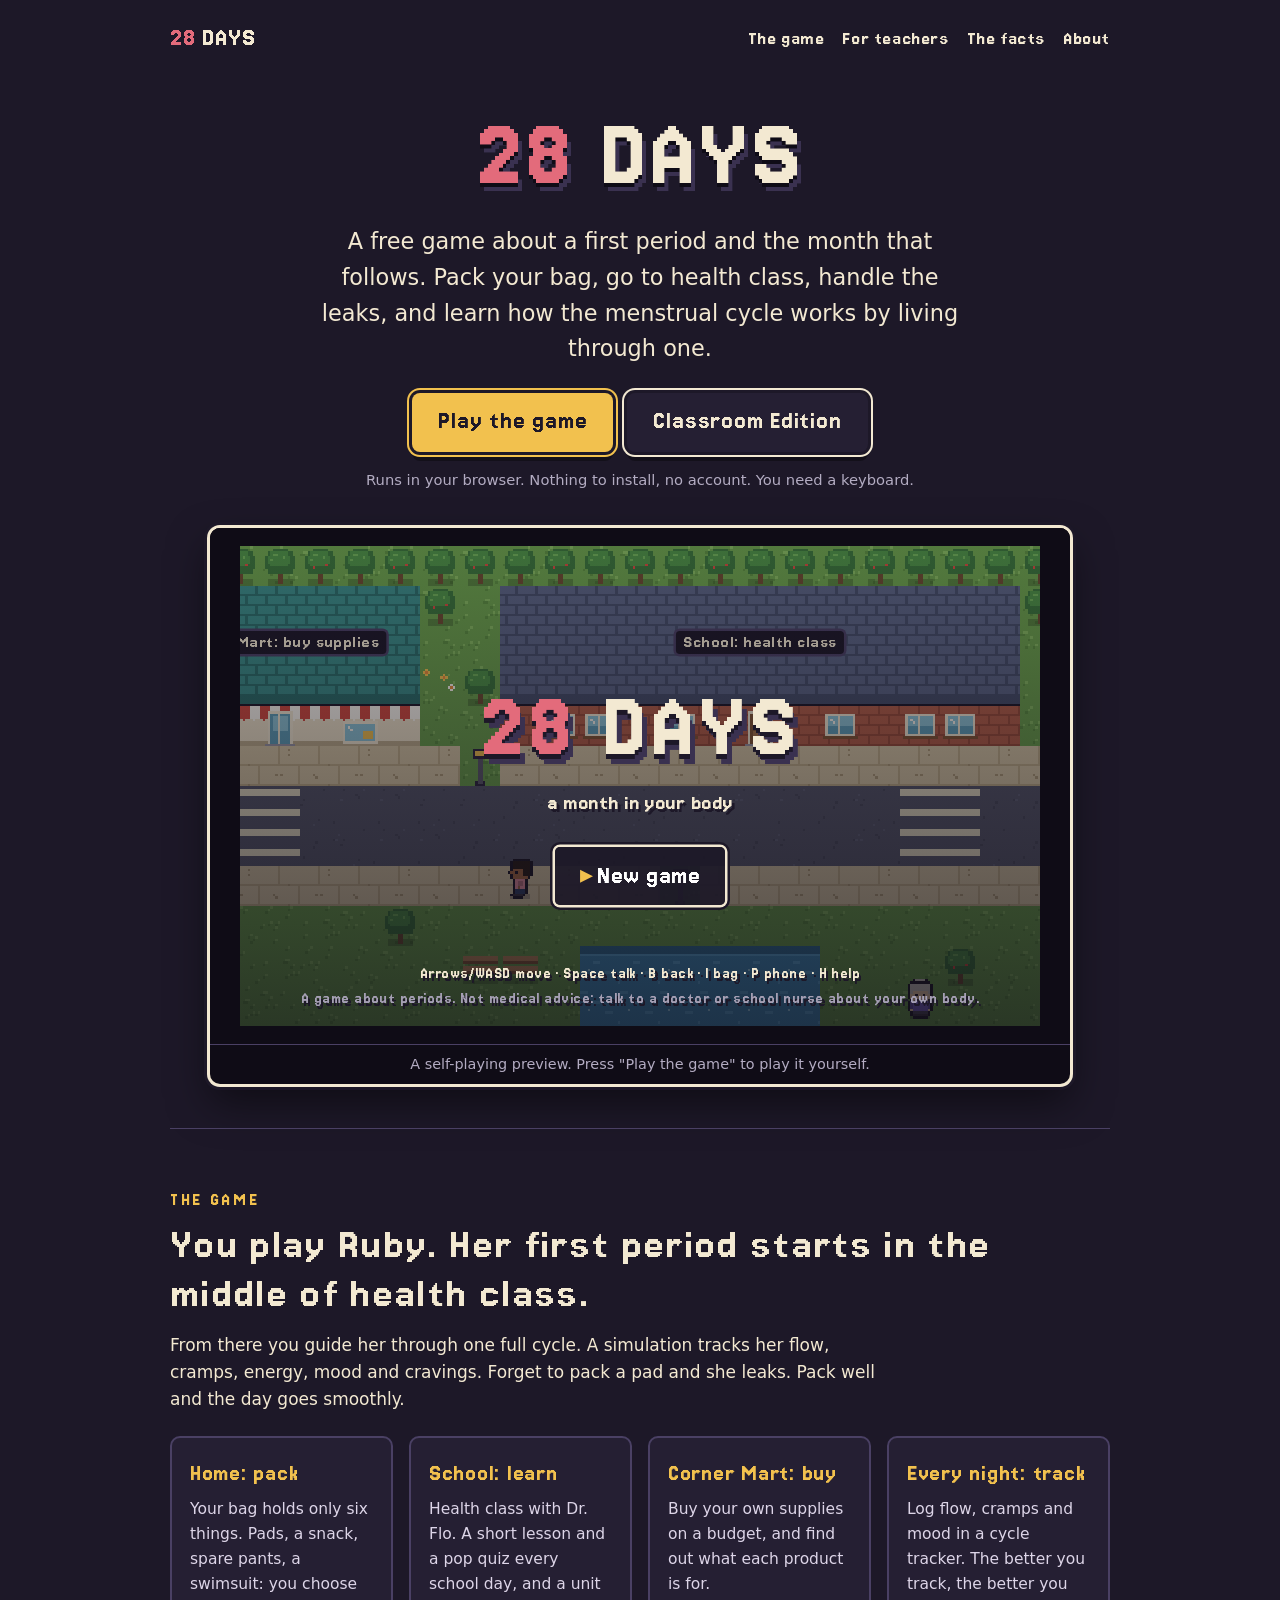
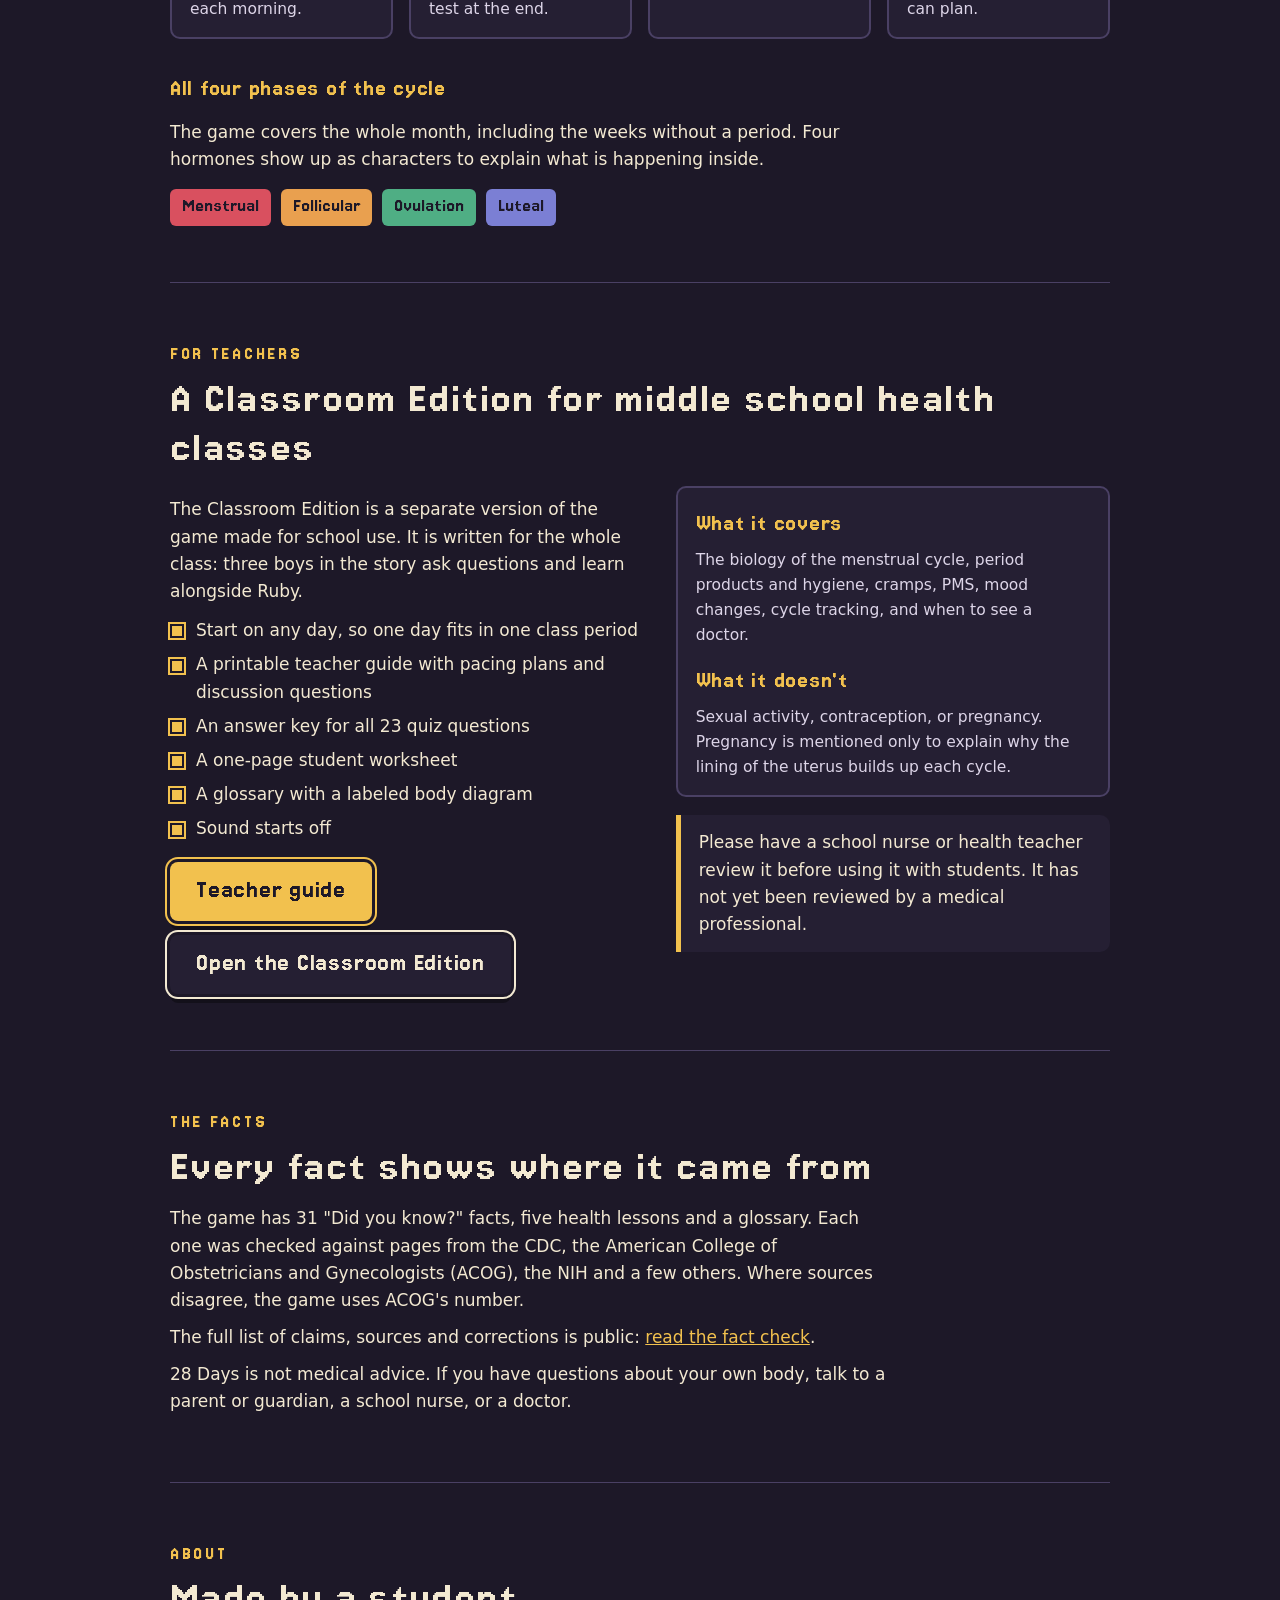
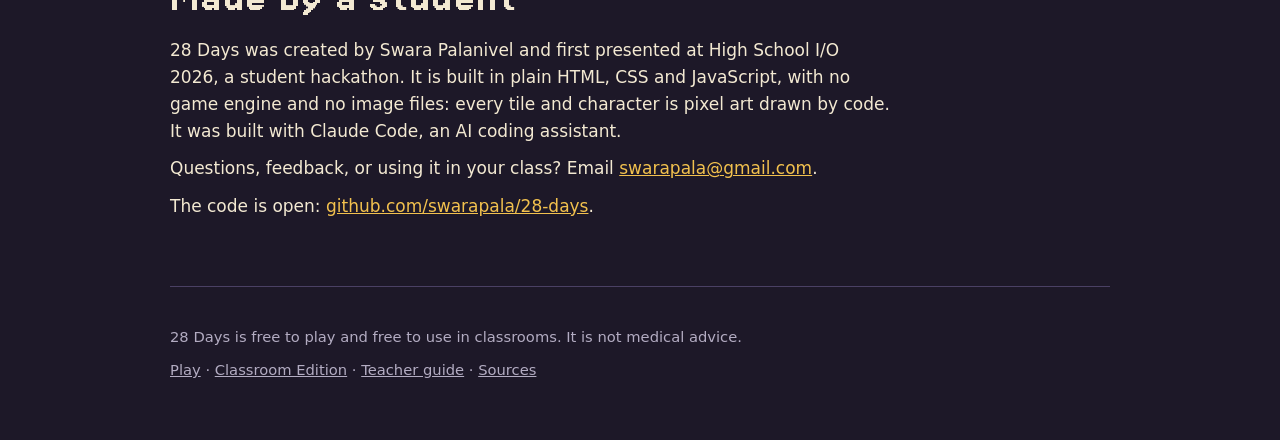
==== commit bdc7de81: "Point Classroom Edition links at learn28days.org The original game itself is unchanged and stays at " ====
--- a/index.html
+++ b/index.html
@@ -72,7 +72,7 @@
       <p class="tagline">A free game about a first period and the month that follows. Pack your bag, go to health class, handle the leaks, and learn how the menstrual cycle works by living through one.</p>
       <div class="buttons">
         <a class="btn" href="play/">Play the game</a>
-        <a class="btn alt" href="https://swarapala.github.io/28-days-classroom/">Classroom Edition</a>
+        <a class="btn alt" href="https://learn28days.org/">Classroom Edition</a>
       </div>
       <p class="note">Runs in your browser. Nothing to install, no account. You need a keyboard.</p>
 
@@ -114,8 +114,8 @@
             <li>Sound starts off</li>
           </ul>
           <div class="buttons" style="justify-content:flex-start;margin-top:20px">
-            <a class="btn" href="https://swarapala.github.io/28-days-classroom/teacher-guide.html">Teacher guide</a>
-            <a class="btn alt" href="https://swarapala.github.io/28-days-classroom/">Open the Classroom Edition</a>
+            <a class="btn" href="https://learn28days.org/teacher-guide.html">Teacher guide</a>
+            <a class="btn alt" href="https://learn28days.org/">Open the Classroom Edition</a>
           </div>
         </div>
         <div>
@@ -148,7 +148,7 @@
 
     <footer>
       <p>28 Days is free to play and free to use in classrooms. It is not medical advice.</p>
-      <p><a href="play/">Play</a> · <a href="https://swarapala.github.io/28-days-classroom/">Classroom Edition</a> · <a href="https://swarapala.github.io/28-days-classroom/teacher-guide.html">Teacher guide</a> · <a href="https://github.com/swarapala/28-days/blob/main/SOURCES.md">Sources</a></p>
+      <p><a href="play/">Play</a> · <a href="https://learn28days.org/">Classroom Edition</a> · <a href="https://learn28days.org/teacher-guide.html">Teacher guide</a> · <a href="https://github.com/swarapala/28-days/blob/main/SOURCES.md">Sources</a></p>
     </footer>
   </div>
 
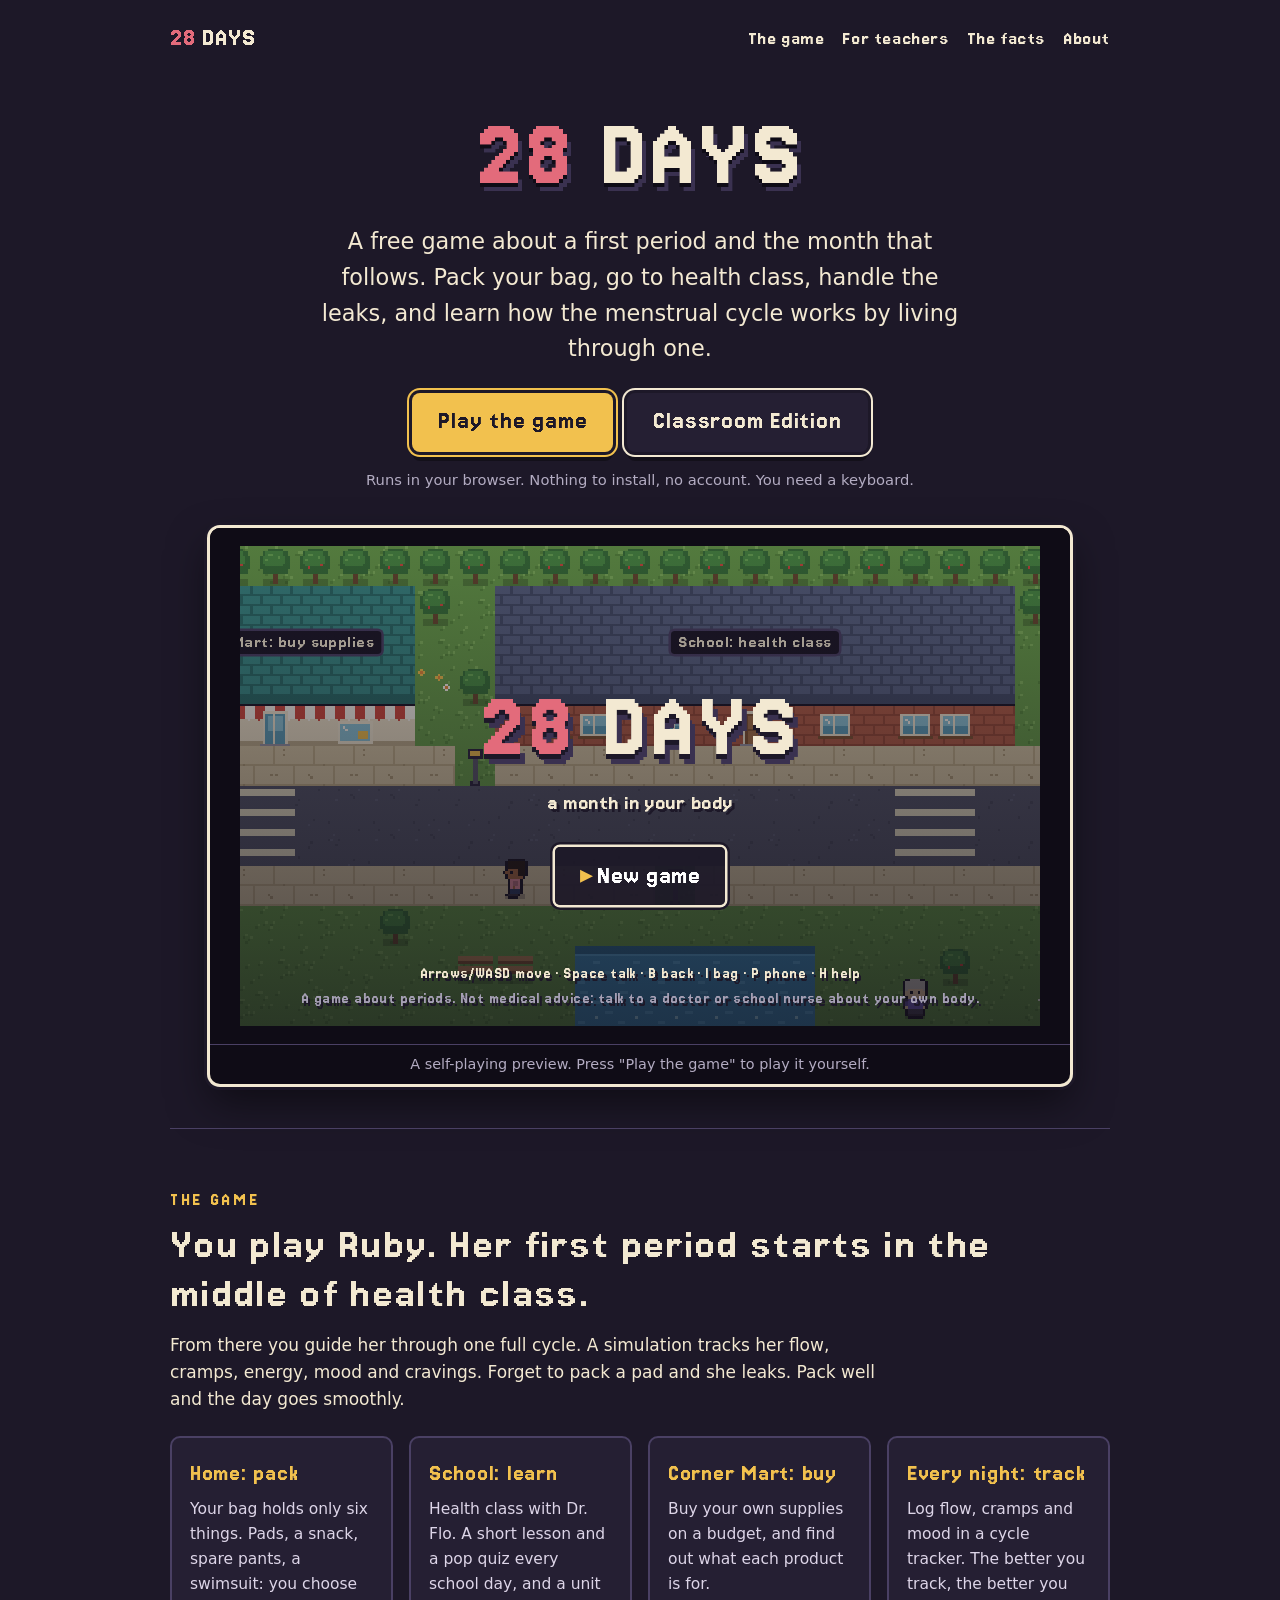
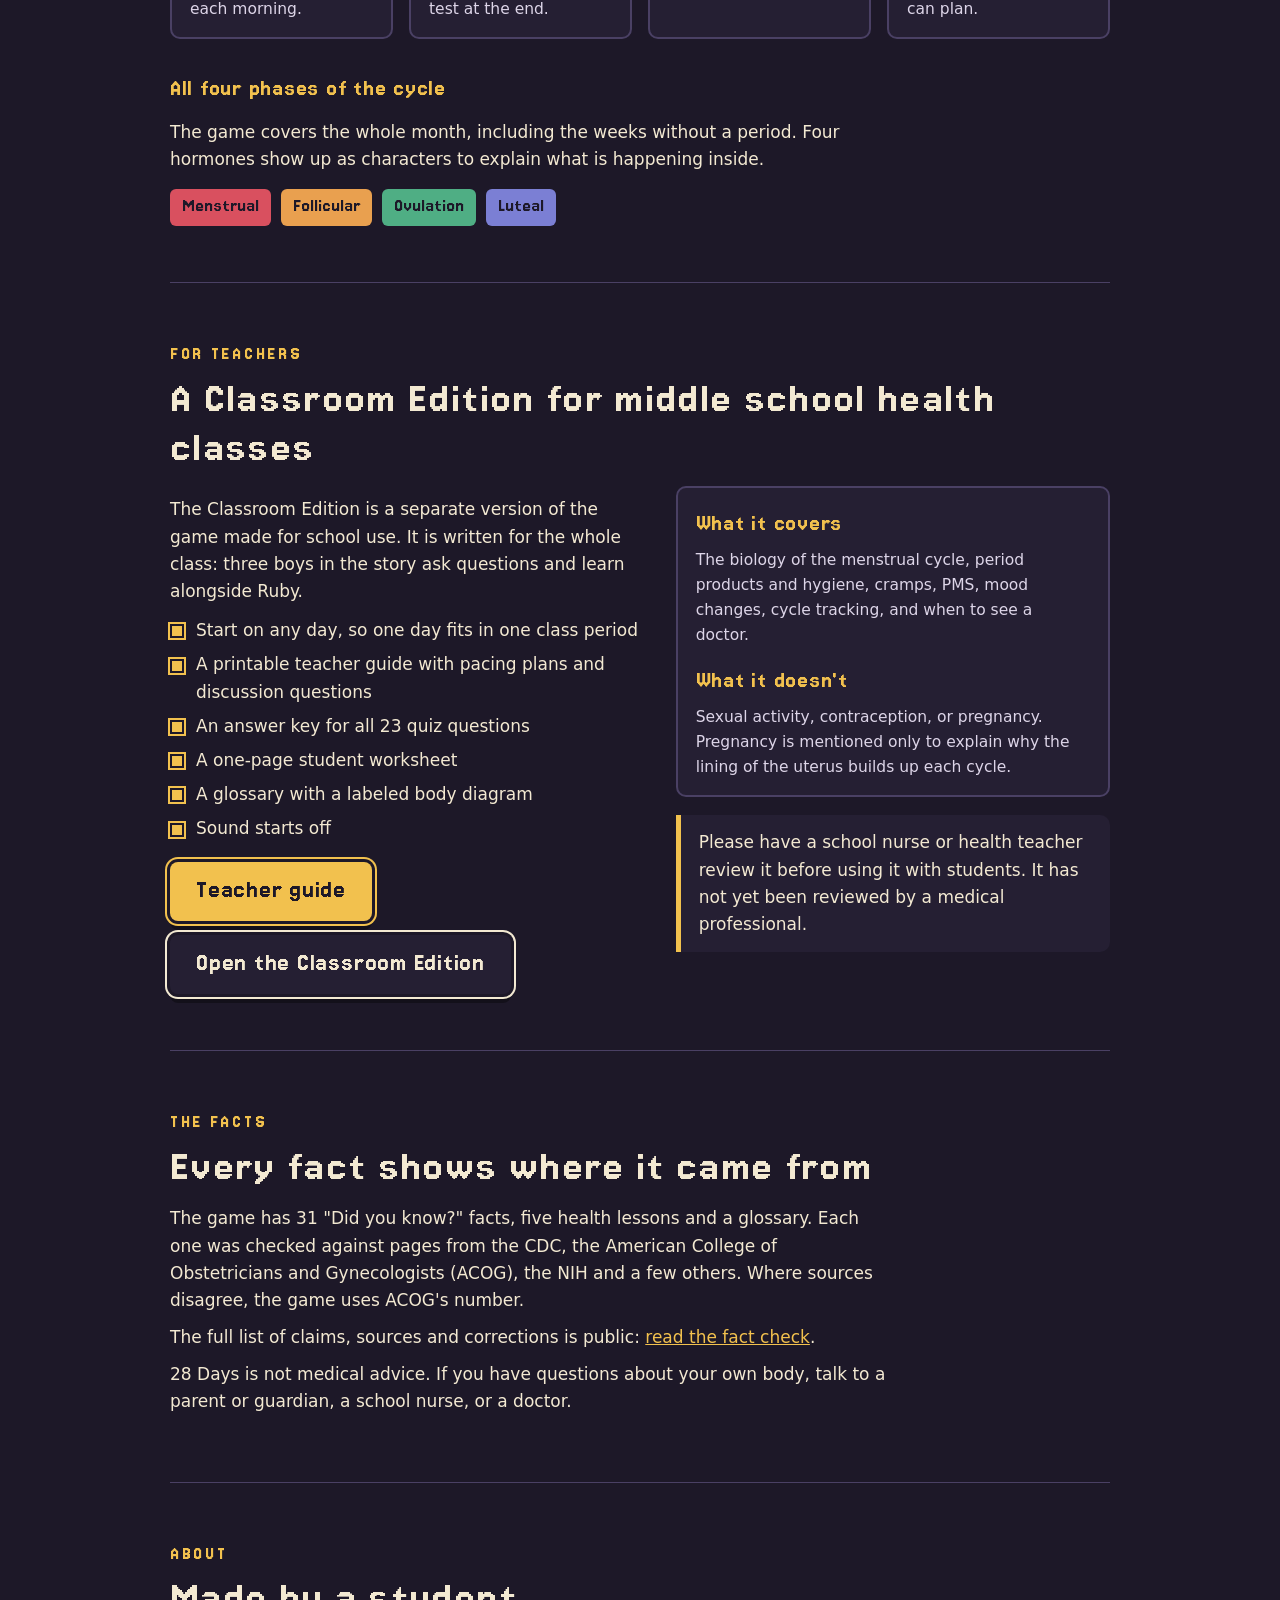
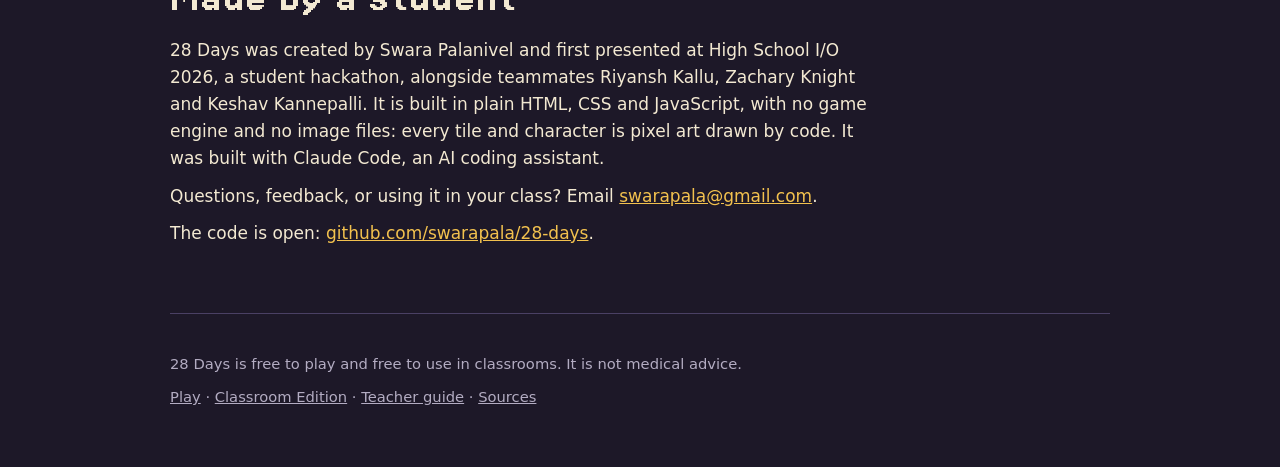
==== commit 737983af: "About: credit hackathon teammates Co-Authored-By: Claude Opus 5.5 <noreply@anthropic.com>" ====
--- a/index.html
+++ b/index.html
@@ -141,7 +141,7 @@
     <section id="about">
       <p class="kicker">ABOUT</p>
       <h2>Made by a student</h2>
-      <p class="lead">28 Days was created by Swara Palanivel and first presented at High School I/O 2026, a student hackathon. It is built in plain HTML, CSS and JavaScript, with no game engine and no image files: every tile and character is pixel art drawn by code. It was built with Claude Code, an AI coding assistant.</p>
+      <p class="lead">28 Days was created by Swara Palanivel and first presented at High School I/O 2026, a student hackathon, alongside teammates Riyansh Kallu, Zachary Knight and Keshav Kannepalli. It is built in plain HTML, CSS and JavaScript, with no game engine and no image files: every tile and character is pixel art drawn by code. It was built with Claude Code, an AI coding assistant.</p>
       <p class="lead">Questions, feedback, or using it in your class? Email <a href="mailto:swarapala@gmail.com">swarapala@gmail.com</a>.</p>
       <p class="lead">The code is open: <a href="https://github.com/swarapala/28-days">github.com/swarapala/28-days</a>.</p>
     </section>
